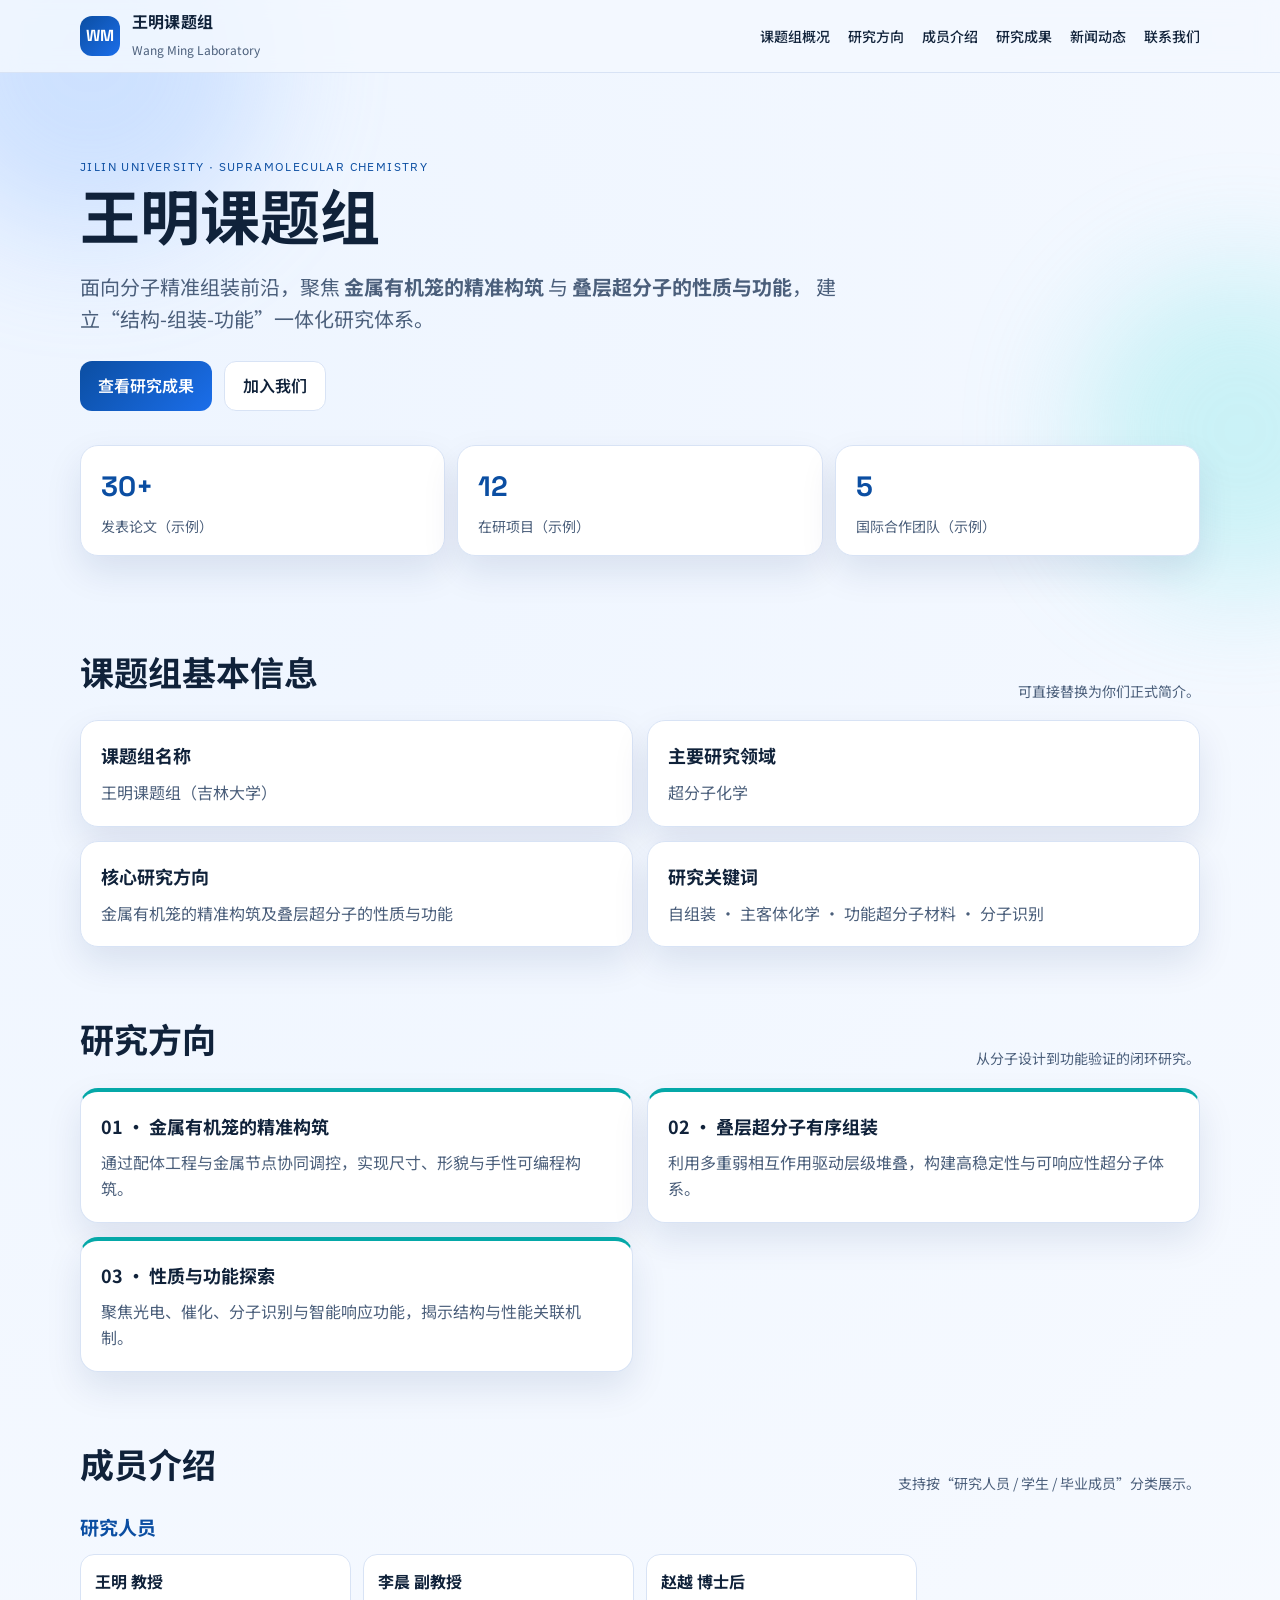
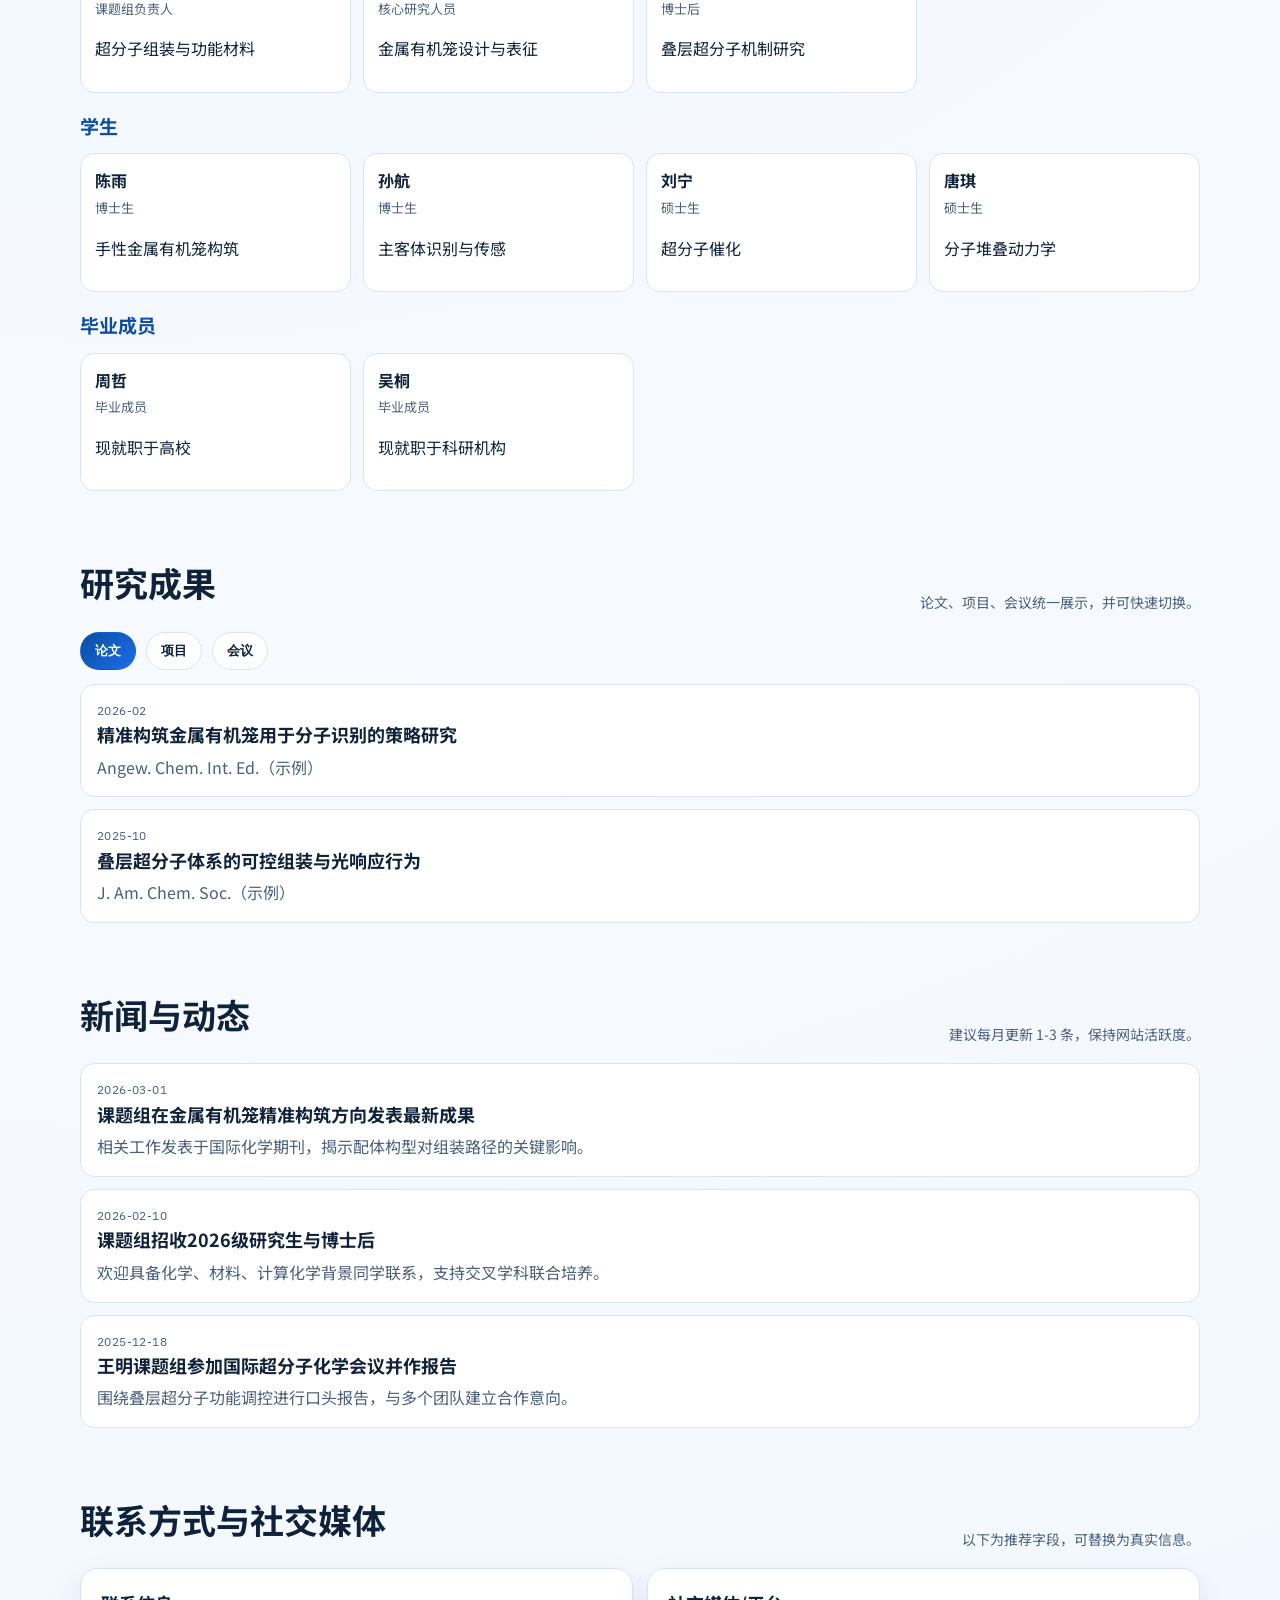
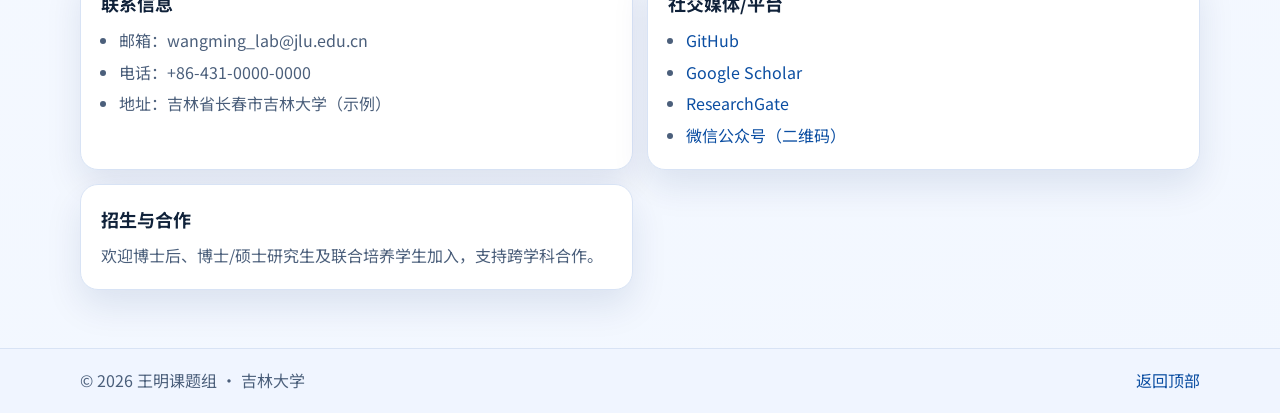
==== index.html @ a4dda2c9 "Add files via upload" ====
<!doctype html>
<html lang="zh-CN">
  <head>
    <meta charset="UTF-8" />
    <meta name="viewport" content="width=device-width, initial-scale=1.0" />
    <title>王明课题组 | 超分子化学</title>
    <meta
      name="description"
      content="王明课题组（吉林大学）聚焦超分子化学，研究金属有机笼的精准构筑及叠层超分子的性质与功能。"
    />
    <link rel="preconnect" href="https://fonts.googleapis.com" />
    <link rel="preconnect" href="https://fonts.gstatic.com" crossorigin />
    <link
      href="https://fonts.googleapis.com/css2?family=IBM+Plex+Sans:wght@400;500;600;700&family=Noto+Sans+SC:wght@400;500;700&family=Space+Grotesk:wght@500;700&display=swap"
      rel="stylesheet"
    />
    <link rel="stylesheet" href="./styles.css" />
  </head>
  <body>
    <div class="bg-orb bg-orb-1"></div>
    <div class="bg-orb bg-orb-2"></div>
    <header class="site-header">
      <nav class="nav container">
        <a href="#top" class="brand">
          <span class="brand-badge">WM</span>
          <span>
            <strong>王明课题组</strong>
            <small>Wang Ming Laboratory</small>
          </span>
        </a>
        <button class="menu-toggle" id="menuToggle" aria-label="切换导航">菜单</button>
        <ul class="nav-links" id="navLinks">
          <li><a href="#about">课题组概况</a></li>
          <li><a href="#research">研究方向</a></li>
          <li><a href="#members">成员介绍</a></li>
          <li><a href="#outputs">研究成果</a></li>
          <li><a href="#news">新闻动态</a></li>
          <li><a href="#contact">联系我们</a></li>
        </ul>
      </nav>
    </header>

    <main id="top">
      <section class="hero container reveal">
        <p class="hero-tag">JILIN UNIVERSITY · SUPRAMOLECULAR CHEMISTRY</p>
        <h1>王明课题组</h1>
        <p class="hero-desc">
          面向分子精准组装前沿，聚焦
          <strong>金属有机笼的精准构筑</strong> 与
          <strong>叠层超分子的性质与功能</strong>，
          建立“结构-组装-功能”一体化研究体系。
        </p>
        <div class="hero-actions">
          <a class="btn btn-primary" href="#outputs">查看研究成果</a>
          <a class="btn btn-ghost" href="#contact">加入我们</a>
        </div>
        <div class="hero-stats">
          <article>
            <h3>30+</h3>
            <p>发表论文（示例）</p>
          </article>
          <article>
            <h3>12</h3>
            <p>在研项目（示例）</p>
          </article>
          <article>
            <h3>5</h3>
            <p>国际合作团队（示例）</p>
          </article>
        </div>
      </section>

      <section id="about" class="section container reveal">
        <div class="section-head">
          <h2>课题组基本信息</h2>
          <p>可直接替换为你们正式简介。</p>
        </div>
        <div class="about-grid">
          <article class="card">
            <h3>课题组名称</h3>
            <p>王明课题组（吉林大学）</p>
          </article>
          <article class="card">
            <h3>主要研究领域</h3>
            <p>超分子化学</p>
          </article>
          <article class="card">
            <h3>核心研究方向</h3>
            <p>金属有机笼的精准构筑及叠层超分子的性质与功能</p>
          </article>
          <article class="card">
            <h3>研究关键词</h3>
            <p>自组装 · 主客体化学 · 功能超分子材料 · 分子识别</p>
          </article>
        </div>
      </section>

      <section id="research" class="section container reveal">
        <div class="section-head">
          <h2>研究方向</h2>
          <p>从分子设计到功能验证的闭环研究。</p>
        </div>
        <div class="research-grid">
          <article class="card card-accent">
            <h3>01 · 金属有机笼的精准构筑</h3>
            <p>通过配体工程与金属节点协同调控，实现尺寸、形貌与手性可编程构筑。</p>
          </article>
          <article class="card card-accent">
            <h3>02 · 叠层超分子有序组装</h3>
            <p>利用多重弱相互作用驱动层级堆叠，构建高稳定性与可响应性超分子体系。</p>
          </article>
          <article class="card card-accent">
            <h3>03 · 性质与功能探索</h3>
            <p>聚焦光电、催化、分子识别与智能响应功能，揭示结构与性能关联机制。</p>
          </article>
        </div>
      </section>

      <section id="members" class="section container reveal">
        <div class="section-head">
          <h2>成员介绍</h2>
          <p>支持按“研究人员 / 学生 / 毕业成员”分类展示。</p>
        </div>
        <div class="members-wrap" id="membersWrap"></div>
      </section>

      <section id="outputs" class="section container reveal">
        <div class="section-head">
          <h2>研究成果</h2>
          <p>论文、项目、会议统一展示，并可快速切换。</p>
        </div>
        <div class="tabs" id="outputTabs">
          <button class="tab active" data-type="papers">论文</button>
          <button class="tab" data-type="projects">项目</button>
          <button class="tab" data-type="conferences">会议</button>
        </div>
        <div class="outputs-list" id="outputsList"></div>
      </section>

      <section id="news" class="section container reveal">
        <div class="section-head">
          <h2>新闻与动态</h2>
          <p>建议每月更新 1-3 条，保持网站活跃度。</p>
        </div>
        <div class="news-list" id="newsList"></div>
      </section>

      <section id="contact" class="section container reveal">
        <div class="section-head">
          <h2>联系方式与社交媒体</h2>
          <p>以下为推荐字段，可替换为真实信息。</p>
        </div>
        <div class="contact-grid">
          <article class="card">
            <h3>联系信息</h3>
            <ul>
              <li>邮箱：wangming_lab@jlu.edu.cn</li>
              <li>电话：+86-431-0000-0000</li>
              <li>地址：吉林省长春市吉林大学（示例）</li>
            </ul>
          </article>
          <article class="card">
            <h3>社交媒体/平台</h3>
            <ul>
              <li><a href="#">GitHub</a></li>
              <li><a href="#">Google Scholar</a></li>
              <li><a href="#">ResearchGate</a></li>
              <li><a href="#">微信公众号（二维码）</a></li>
            </ul>
          </article>
          <article class="card">
            <h3>招生与合作</h3>
            <p>欢迎博士后、博士/硕士研究生及联合培养学生加入，支持跨学科合作。</p>
          </article>
        </div>
      </section>
    </main>

    <footer class="site-footer">
      <div class="container footer-inner">
        <p>© <span id="year"></span> 王明课题组 · 吉林大学</p>
        <a href="#top">返回顶部</a>
      </div>
    </footer>

    <script src="./script.js"></script>
  </body>
</html>
---- styles.css ----
:root {
  --bg: #f4f8ff;
  --surface: #ffffff;
  --text: #10223a;
  --muted: #4b5f7b;
  --line: #d8e3f5;
  --primary: #0b4ea2;
  --primary-2: #1b6eea;
  --accent: #05a8a8;
  --shadow: 0 16px 36px rgba(8, 44, 96, 0.1);
  --radius: 18px;
}

* {
  box-sizing: border-box;
}

html {
  scroll-behavior: smooth;
}

body {
  margin: 0;
  font-family: "Noto Sans SC", "IBM Plex Sans", sans-serif;
  color: var(--text);
  background: radial-gradient(circle at 10% 10%, #eef5ff 0%, #f7faff 55%, #f2f7ff 100%);
  line-height: 1.6;
}

.container {
  width: min(1120px, 92%);
  margin: 0 auto;
}

.bg-orb {
  position: fixed;
  z-index: -1;
  border-radius: 50%;
  filter: blur(60px);
  opacity: 0.35;
}

.bg-orb-1 {
  width: 360px;
  height: 360px;
  left: -90px;
  top: -120px;
  background: #90bcff;
}

.bg-orb-2 {
  width: 320px;
  height: 320px;
  right: -120px;
  top: 30%;
  background: #7de6e6;
}

.site-header {
  position: sticky;
  top: 0;
  z-index: 20;
  backdrop-filter: blur(10px);
  background: rgba(244, 248, 255, 0.84);
  border-bottom: 1px solid var(--line);
}

.nav {
  min-height: 72px;
  display: flex;
  align-items: center;
  justify-content: space-between;
  gap: 16px;
}

.brand {
  display: flex;
  align-items: center;
  gap: 12px;
  text-decoration: none;
  color: inherit;
}

.brand-badge {
  width: 40px;
  height: 40px;
  border-radius: 12px;
  display: grid;
  place-items: center;
  color: #fff;
  font-family: "Space Grotesk", sans-serif;
  font-weight: 700;
  background: linear-gradient(135deg, var(--primary), var(--primary-2));
}

.brand strong {
  display: block;
  font-family: "Space Grotesk", "Noto Sans SC", sans-serif;
  letter-spacing: 0.2px;
}

.brand small {
  font-size: 12px;
  color: var(--muted);
}

.nav-links {
  list-style: none;
  margin: 0;
  padding: 0;
  display: flex;
  gap: 18px;
}

.nav-links a {
  text-decoration: none;
  color: var(--text);
  font-weight: 500;
  font-size: 14px;
}

.nav-links a:hover {
  color: var(--primary);
}

.menu-toggle {
  display: none;
  border: 1px solid var(--line);
  background: var(--surface);
  color: var(--text);
  border-radius: 10px;
  padding: 8px 12px;
}

.hero {
  padding: 72px 0 38px;
}

.hero-tag {
  font-family: "IBM Plex Sans", sans-serif;
  font-size: 12px;
  letter-spacing: 1.4px;
  text-transform: uppercase;
  color: var(--primary);
}

.hero h1 {
  margin: 8px 0 12px;
  font-size: clamp(34px, 6vw, 60px);
  line-height: 1.05;
  font-family: "Space Grotesk", "Noto Sans SC", sans-serif;
}

.hero-desc {
  max-width: 760px;
  color: var(--muted);
  font-size: clamp(16px, 2.4vw, 20px);
}

.hero-actions {
  margin-top: 26px;
  display: flex;
  gap: 12px;
}

.btn {
  text-decoration: none;
  display: inline-flex;
  align-items: center;
  justify-content: center;
  border-radius: 12px;
  padding: 11px 18px;
  font-weight: 600;
}

.btn-primary {
  color: #fff;
  background: linear-gradient(135deg, var(--primary), var(--primary-2));
}

.btn-ghost {
  border: 1px solid var(--line);
  color: var(--text);
  background: var(--surface);
}

.hero-stats {
  margin-top: 34px;
  display: grid;
  gap: 12px;
  grid-template-columns: repeat(3, minmax(0, 1fr));
}

.hero-stats article {
  background: var(--surface);
  border: 1px solid var(--line);
  border-radius: var(--radius);
  padding: 18px 20px;
  box-shadow: var(--shadow);
}

.hero-stats h3 {
  margin: 0;
  color: var(--primary);
  font-size: 28px;
  font-family: "Space Grotesk", sans-serif;
}

.hero-stats p {
  margin: 6px 0 0;
  color: var(--muted);
  font-size: 14px;
}

.section {
  padding: 54px 0 14px;
}

.section-head {
  display: flex;
  align-items: end;
  justify-content: space-between;
  gap: 16px;
  margin-bottom: 18px;
}

.section-head h2 {
  margin: 0;
  font-size: clamp(24px, 3.8vw, 34px);
  font-family: "Space Grotesk", "Noto Sans SC", sans-serif;
}

.section-head p {
  margin: 0;
  color: var(--muted);
  font-size: 14px;
}

.about-grid,
.research-grid,
.contact-grid {
  display: grid;
  gap: 14px;
  grid-template-columns: repeat(2, minmax(0, 1fr));
}

.card {
  background: var(--surface);
  border: 1px solid var(--line);
  border-radius: var(--radius);
  padding: 20px;
  box-shadow: var(--shadow);
}

.card h3 {
  margin: 0 0 10px;
  font-size: 18px;
}

.card p {
  margin: 0;
  color: var(--muted);
}

.card-accent {
  border-top: 4px solid var(--accent);
}

.members-wrap {
  display: grid;
  gap: 18px;
}

.member-group h3 {
  margin: 0 0 12px;
  color: var(--primary);
  font-size: 19px;
}

.member-grid {
  display: grid;
  grid-template-columns: repeat(4, minmax(0, 1fr));
  gap: 12px;
}

.member-card {
  background: var(--surface);
  border: 1px solid var(--line);
  border-radius: 14px;
  padding: 14px;
}

.member-card strong {
  display: block;
}

.member-card span {
  color: var(--muted);
  font-size: 13px;
}

.tabs {
  display: flex;
  gap: 10px;
  flex-wrap: wrap;
  margin-bottom: 14px;
}

.tab {
  border: 1px solid var(--line);
  background: var(--surface);
  color: var(--text);
  padding: 9px 14px;
  border-radius: 999px;
  font-weight: 600;
  cursor: pointer;
}

.tab.active {
  color: #fff;
  border-color: transparent;
  background: linear-gradient(135deg, var(--primary), var(--primary-2));
}

.outputs-list,
.news-list {
  display: grid;
  gap: 12px;
}

.output-item,
.news-item {
  background: var(--surface);
  border: 1px solid var(--line);
  border-radius: 14px;
  padding: 16px;
}

.meta {
  margin: 0 0 8px;
  color: var(--primary);
  font-size: 12px;
  font-family: "IBM Plex Sans", sans-serif;
  letter-spacing: 0.4px;
}

.output-item h4,
.news-item h4 {
  margin: 0 0 6px;
  font-size: 18px;
}

.output-item p,
.news-item p {
  margin: 0;
  color: var(--muted);
}

.contact-grid ul {
  margin: 0;
  padding-left: 18px;
  color: var(--muted);
}

.contact-grid li + li {
  margin-top: 6px;
}

.contact-grid a {
  color: var(--primary);
  text-decoration: none;
}

.site-footer {
  margin-top: 44px;
  border-top: 1px solid var(--line);
  background: #f0f5ff;
}

.footer-inner {
  min-height: 64px;
  display: flex;
  align-items: center;
  justify-content: space-between;
}

.footer-inner p {
  margin: 0;
  color: var(--muted);
}

.footer-inner a {
  color: var(--primary);
  text-decoration: none;
}

.reveal {
  opacity: 0;
  transform: translateY(16px);
  transition: opacity 0.5s ease, transform 0.5s ease;
}

.reveal.visible {
  opacity: 1;
  transform: translateY(0);
}

@media (max-width: 980px) {
  .member-grid {
    grid-template-columns: repeat(2, minmax(0, 1fr));
  }

  .about-grid,
  .research-grid,
  .contact-grid {
    grid-template-columns: 1fr;
  }
}

@media (max-width: 760px) {
  .menu-toggle {
    display: inline-flex;
  }

  .nav-links {
    position: absolute;
    top: 72px;
    right: 4%;
    width: min(300px, 92%);
    background: rgba(255, 255, 255, 0.96);
    border: 1px solid var(--line);
    border-radius: 12px;
    padding: 14px;
    display: none;
    flex-direction: column;
  }

  .nav-links.show {
    display: flex;
  }

  .hero-stats {
    grid-template-columns: 1fr;
  }

  .section-head {
    align-items: flex-start;
    flex-direction: column;
  }

  .member-grid {
    grid-template-columns: 1fr;
  }
}
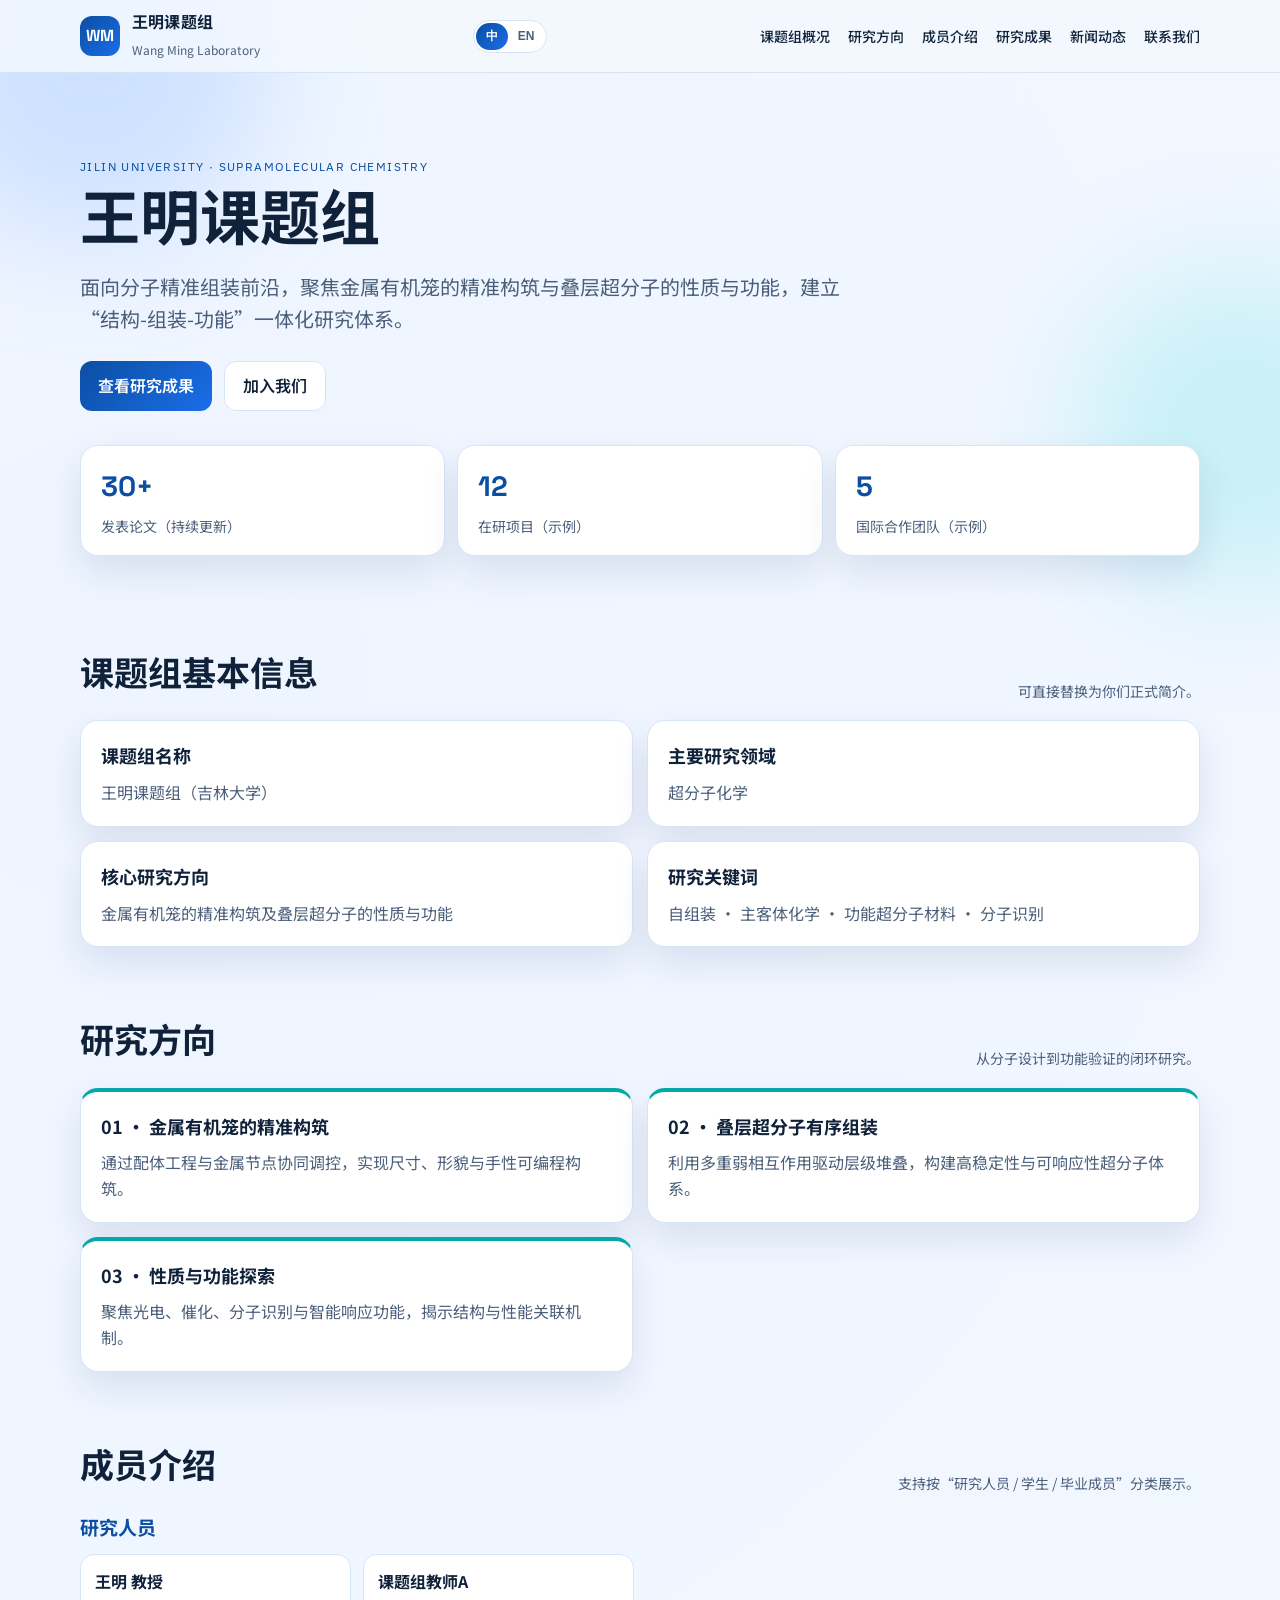
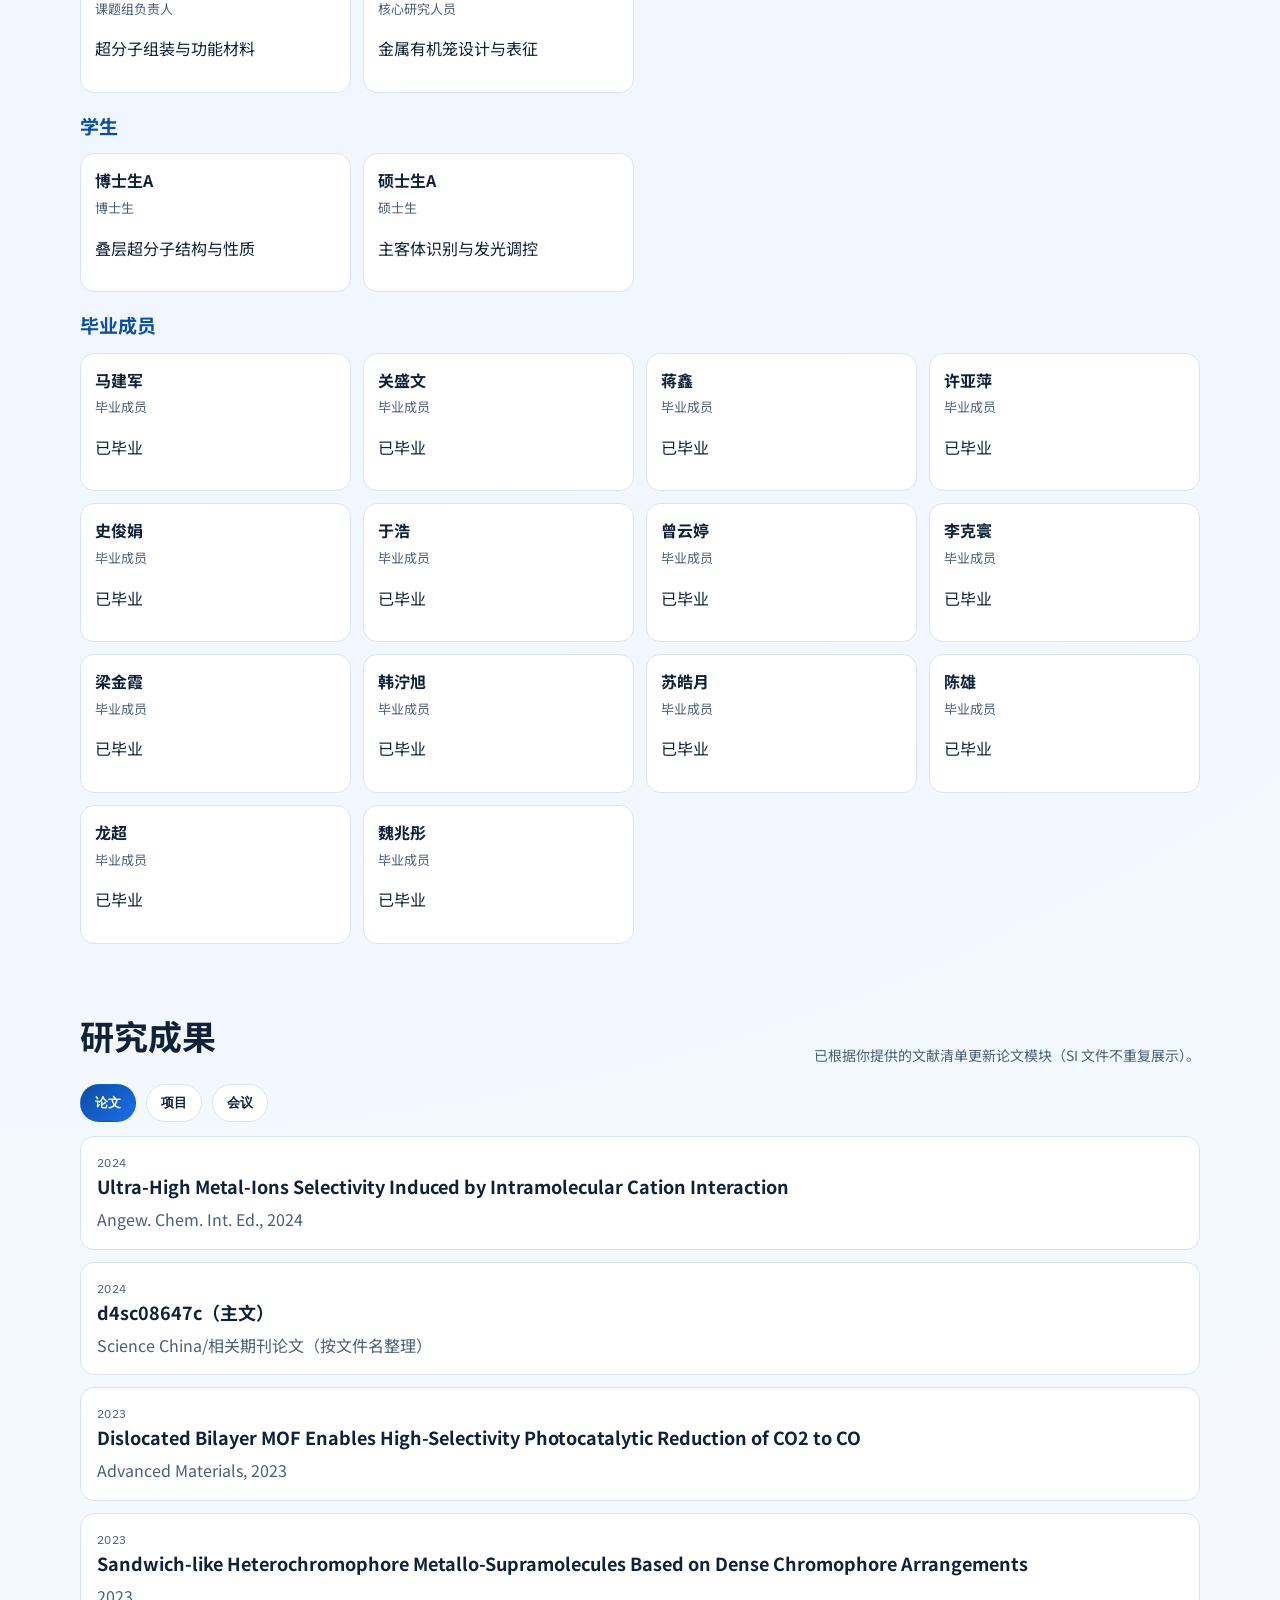
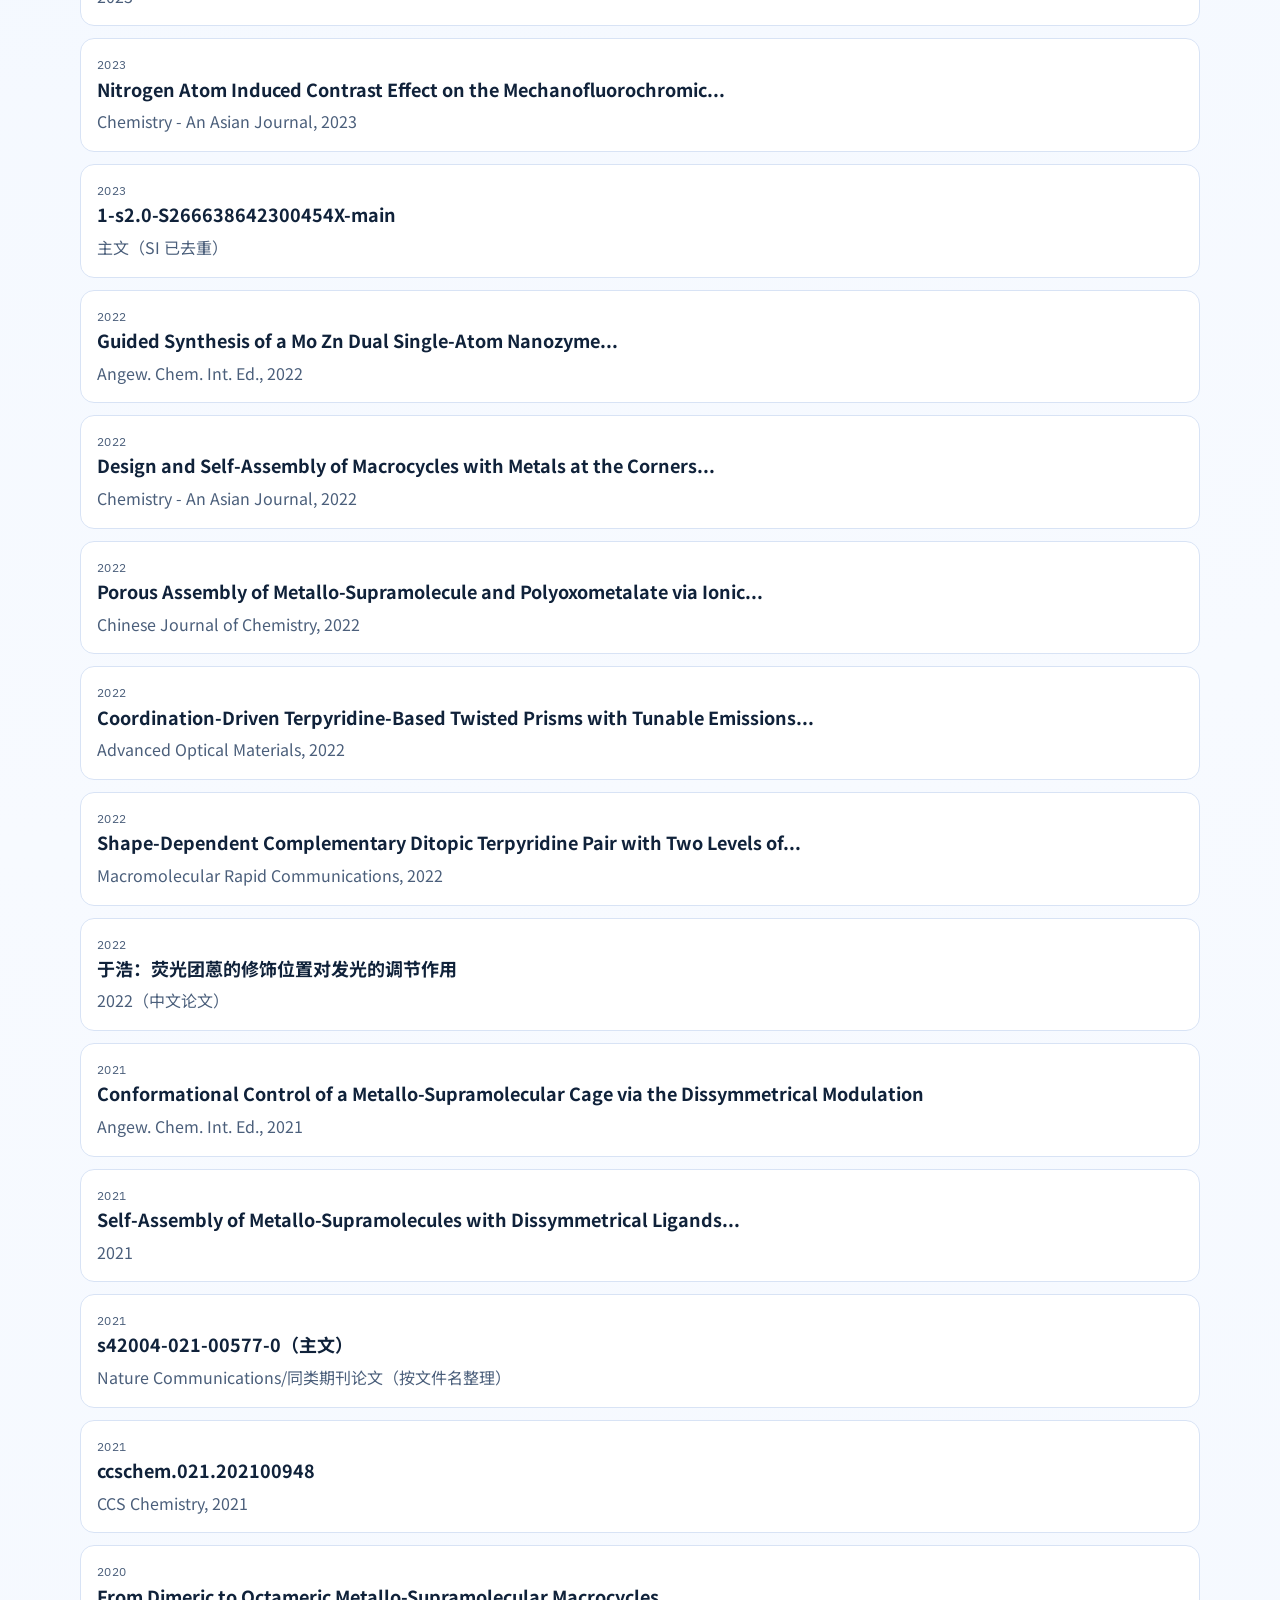
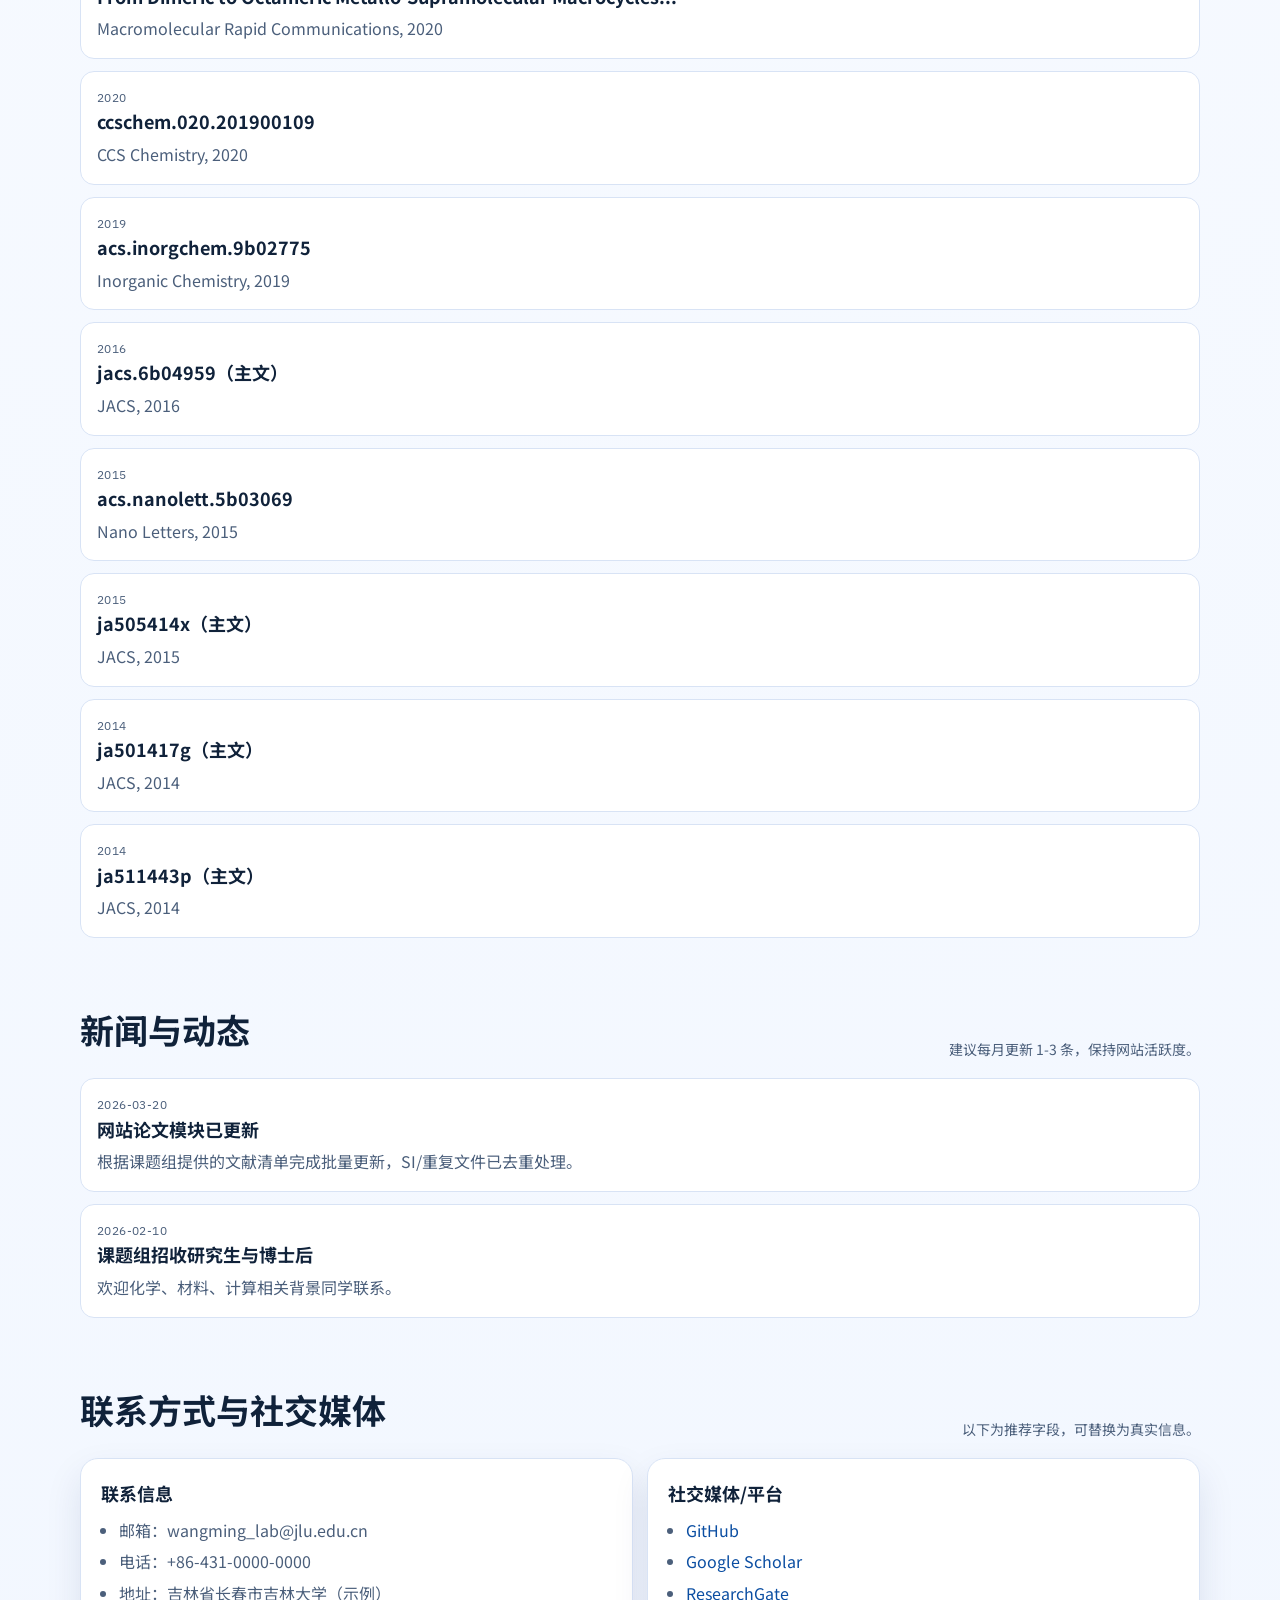
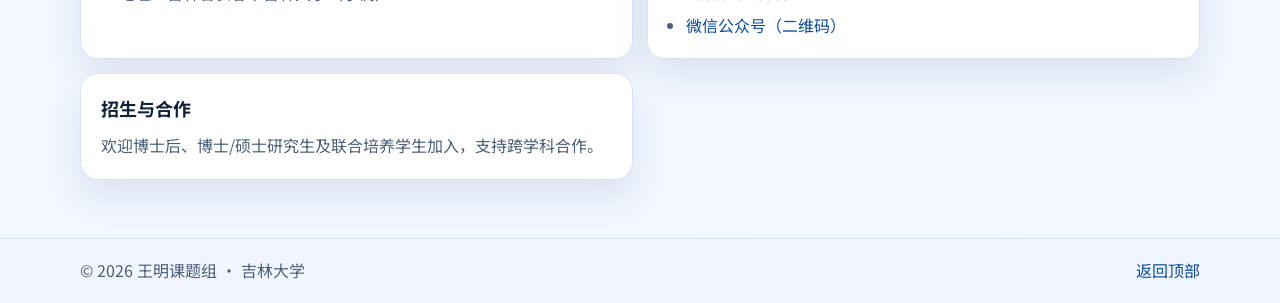
==== commit 03e156f8: "Add files via upload" ====
--- a/index.html
+++ b/index.html
@@ -19,23 +19,32 @@
   <body>
     <div class="bg-orb bg-orb-1"></div>
     <div class="bg-orb bg-orb-2"></div>
+
     <header class="site-header">
       <nav class="nav container">
         <a href="#top" class="brand">
           <span class="brand-badge">WM</span>
           <span>
-            <strong>王明课题组</strong>
-            <small>Wang Ming Laboratory</small>
+            <strong data-i18n="brandCn">王明课题组</strong>
+            <small data-i18n="brandEn">Wang Ming Laboratory</small>
           </span>
         </a>
-        <button class="menu-toggle" id="menuToggle" aria-label="切换导航">菜单</button>
+
+        <div class="nav-right">
+          <div class="lang-switch" role="group" aria-label="Language Switcher">
+            <button class="lang-btn active" data-lang-btn="zh" type="button">中</button>
+            <button class="lang-btn" data-lang-btn="en" type="button">EN</button>
+          </div>
+          <button class="menu-toggle" id="menuToggle" aria-label="切换导航" data-i18n="menu">菜单</button>
+        </div>
+
         <ul class="nav-links" id="navLinks">
-          <li><a href="#about">课题组概况</a></li>
-          <li><a href="#research">研究方向</a></li>
-          <li><a href="#members">成员介绍</a></li>
-          <li><a href="#outputs">研究成果</a></li>
-          <li><a href="#news">新闻动态</a></li>
-          <li><a href="#contact">联系我们</a></li>
+          <li><a href="#about" data-i18n="navAbout">课题组概况</a></li>
+          <li><a href="#research" data-i18n="navResearch">研究方向</a></li>
+          <li><a href="#members" data-i18n="navMembers">成员介绍</a></li>
+          <li><a href="#outputs" data-i18n="navOutputs">研究成果</a></li>
+          <li><a href="#news" data-i18n="navNews">新闻动态</a></li>
+          <li><a href="#contact" data-i18n="navContact">联系我们</a></li>
         </ul>
       </nav>
     </header>
@@ -43,134 +52,131 @@
     <main id="top">
       <section class="hero container reveal">
         <p class="hero-tag">JILIN UNIVERSITY · SUPRAMOLECULAR CHEMISTRY</p>
-        <h1>王明课题组</h1>
-        <p class="hero-desc">
-          面向分子精准组装前沿，聚焦
-          <strong>金属有机笼的精准构筑</strong> 与
-          <strong>叠层超分子的性质与功能</strong>，
-          建立“结构-组装-功能”一体化研究体系。
+        <h1 data-i18n="heroTitle">王明课题组</h1>
+        <p class="hero-desc" data-i18n="heroDesc">
+          面向分子精准组装前沿，聚焦金属有机笼的精准构筑与叠层超分子的性质与功能，建立“结构-组装-功能”一体化研究体系。
         </p>
         <div class="hero-actions">
-          <a class="btn btn-primary" href="#outputs">查看研究成果</a>
-          <a class="btn btn-ghost" href="#contact">加入我们</a>
+          <a class="btn btn-primary" href="#outputs" data-i18n="heroBtn1">查看研究成果</a>
+          <a class="btn btn-ghost" href="#contact" data-i18n="heroBtn2">加入我们</a>
         </div>
         <div class="hero-stats">
           <article>
             <h3>30+</h3>
-            <p>发表论文（示例）</p>
+            <p data-i18n="stat1">发表论文（示例）</p>
           </article>
           <article>
             <h3>12</h3>
-            <p>在研项目（示例）</p>
+            <p data-i18n="stat2">在研项目（示例）</p>
           </article>
           <article>
             <h3>5</h3>
-            <p>国际合作团队（示例）</p>
+            <p data-i18n="stat3">国际合作团队（示例）</p>
           </article>
         </div>
       </section>
 
       <section id="about" class="section container reveal">
         <div class="section-head">
-          <h2>课题组基本信息</h2>
-          <p>可直接替换为你们正式简介。</p>
+          <h2 data-i18n="aboutTitle">课题组基本信息</h2>
+          <p data-i18n="aboutSub">可直接替换为你们正式简介。</p>
         </div>
         <div class="about-grid">
           <article class="card">
-            <h3>课题组名称</h3>
-            <p>王明课题组（吉林大学）</p>
+            <h3 data-i18n="aboutCard1Title">课题组名称</h3>
+            <p data-i18n="aboutCard1Desc">王明课题组（吉林大学）</p>
           </article>
           <article class="card">
-            <h3>主要研究领域</h3>
-            <p>超分子化学</p>
+            <h3 data-i18n="aboutCard2Title">主要研究领域</h3>
+            <p data-i18n="aboutCard2Desc">超分子化学</p>
           </article>
           <article class="card">
-            <h3>核心研究方向</h3>
-            <p>金属有机笼的精准构筑及叠层超分子的性质与功能</p>
+            <h3 data-i18n="aboutCard3Title">核心研究方向</h3>
+            <p data-i18n="aboutCard3Desc">金属有机笼的精准构筑及叠层超分子的性质与功能</p>
           </article>
           <article class="card">
-            <h3>研究关键词</h3>
-            <p>自组装 · 主客体化学 · 功能超分子材料 · 分子识别</p>
+            <h3 data-i18n="aboutCard4Title">研究关键词</h3>
+            <p data-i18n="aboutCard4Desc">自组装 · 主客体化学 · 功能超分子材料 · 分子识别</p>
           </article>
         </div>
       </section>
 
       <section id="research" class="section container reveal">
         <div class="section-head">
-          <h2>研究方向</h2>
-          <p>从分子设计到功能验证的闭环研究。</p>
+          <h2 data-i18n="researchTitle">研究方向</h2>
+          <p data-i18n="researchSub">从分子设计到功能验证的闭环研究。</p>
         </div>
         <div class="research-grid">
           <article class="card card-accent">
-            <h3>01 · 金属有机笼的精准构筑</h3>
-            <p>通过配体工程与金属节点协同调控，实现尺寸、形貌与手性可编程构筑。</p>
+            <h3 data-i18n="research1Title">01 · 金属有机笼的精准构筑</h3>
+            <p data-i18n="research1Desc">通过配体工程与金属节点协同调控，实现尺寸、形貌与手性可编程构筑。</p>
           </article>
           <article class="card card-accent">
-            <h3>02 · 叠层超分子有序组装</h3>
-            <p>利用多重弱相互作用驱动层级堆叠，构建高稳定性与可响应性超分子体系。</p>
+            <h3 data-i18n="research2Title">02 · 叠层超分子有序组装</h3>
+            <p data-i18n="research2Desc">利用多重弱相互作用驱动层级堆叠，构建高稳定性与可响应性超分子体系。</p>
           </article>
           <article class="card card-accent">
-            <h3>03 · 性质与功能探索</h3>
-            <p>聚焦光电、催化、分子识别与智能响应功能，揭示结构与性能关联机制。</p>
+            <h3 data-i18n="research3Title">03 · 性质与功能探索</h3>
+            <p data-i18n="research3Desc">聚焦光电、催化、分子识别与智能响应功能，揭示结构与性能关联机制。</p>
           </article>
         </div>
       </section>
 
       <section id="members" class="section container reveal">
         <div class="section-head">
-          <h2>成员介绍</h2>
-          <p>支持按“研究人员 / 学生 / 毕业成员”分类展示。</p>
+          <h2 data-i18n="membersTitle">成员介绍</h2>
+          <p data-i18n="membersSub">支持按“研究人员 / 学生 / 毕业成员”分类展示。</p>
         </div>
         <div class="members-wrap" id="membersWrap"></div>
       </section>
 
       <section id="outputs" class="section container reveal">
         <div class="section-head">
-          <h2>研究成果</h2>
-          <p>论文、项目、会议统一展示，并可快速切换。</p>
+          <h2 data-i18n="outputsTitle">研究成果</h2>
+          <p data-i18n="outputsSub">论文、项目、会议统一展示，并可快速切换。</p>
         </div>
         <div class="tabs" id="outputTabs">
-          <button class="tab active" data-type="papers">论文</button>
-          <button class="tab" data-type="projects">项目</button>
-          <button class="tab" data-type="conferences">会议</button>
+          <button class="tab active" data-type="papers" data-i18n="tabPapers">论文</button>
+          <button class="tab" data-type="projects" data-i18n="tabProjects">项目</button>
+          <button class="tab" data-type="conferences" data-i18n="tabConferences">会议</button>
         </div>
         <div class="outputs-list" id="outputsList"></div>
       </section>
 
       <section id="news" class="section container reveal">
         <div class="section-head">
-          <h2>新闻与动态</h2>
-          <p>建议每月更新 1-3 条，保持网站活跃度。</p>
+          <h2 data-i18n="newsTitle">新闻与动态</h2>
+          <p data-i18n="newsSub">建议每月更新 1-3 条，保持网站活跃度。</p>
         </div>
         <div class="news-list" id="newsList"></div>
       </section>
 
       <section id="contact" class="section container reveal">
         <div class="section-head">
-          <h2>联系方式与社交媒体</h2>
-          <p>以下为推荐字段，可替换为真实信息。</p>
+          <h2 data-i18n="contactTitle">联系方式与社交媒体</h2>
+          <p data-i18n="contactSub">以下为推荐字段，可替换为真实信息。</p>
         </div>
         <div class="contact-grid">
           <article class="card">
-            <h3>联系信息</h3>
+            <h3 data-i18n="contactCard1Title">联系信息</h3>
             <ul>
-              <li>邮箱：wangming_lab@jlu.edu.cn</li>
-              <li>电话：+86-431-0000-0000</li>
-              <li>地址：吉林省长春市吉林大学（示例）</li>
+              <li data-i18n="contactMail">邮箱：wangming_lab@jlu.edu.cn</li>
+              <li data-i18n="contactPhone">电话：+86-431-0000-0000</li>
+              <li data-i18n="contactAddr">地址：吉林省长春市吉林大学（示例）</li>
             </ul>
           </article>
           <article class="card">
-            <h3>社交媒体/平台</h3>
+            <h3 data-i18n="contactCard2Title">社交媒体/平台</h3>
             <ul>
               <li><a href="#">GitHub</a></li>
               <li><a href="#">Google Scholar</a></li>
               <li><a href="#">ResearchGate</a></li>
-              <li><a href="#">微信公众号（二维码）</a></li>
+              <li><a href="#" data-i18n="wechat">微信公众号（二维码）</a></li>
             </ul>
           </article>
           <article class="card">
-            <h3>招生与合作</h3>
-            <p>欢迎博士后、博士/硕士研究生及联合培养学生加入，支持跨学科合作。</p>
+            <h3 data-i18n="contactCard3Title">招生与合作</h3>
+            <p data-i18n="contactCard3Desc">欢迎博士后、博士/硕士研究生及联合培养学生加入，支持跨学科合作。</p>
           </article>
         </div>
       </section>
@@ -178,8 +184,8 @@
 
     <footer class="site-footer">
       <div class="container footer-inner">
-        <p>© <span id="year"></span> 王明课题组 · 吉林大学</p>
-        <a href="#top">返回顶部</a>
+        <p><span id="year"></span> <span data-i18n="footerText">王明课题组 · 吉林大学</span></p>
+        <a href="#top" data-i18n="backTop">返回顶部</a>
       </div>
     </footer>
 
--- a/styles.css
+++ b/styles.css
@@ -73,6 +73,37 @@
   gap: 16px;
 }
 
+.nav-right {
+  display: flex;
+  align-items: center;
+  gap: 10px;
+}
+
+.lang-switch {
+  display: inline-flex;
+  align-items: center;
+  border: 1px solid var(--line);
+  border-radius: 999px;
+  background: var(--surface);
+  padding: 2px;
+}
+
+.lang-btn {
+  border: 0;
+  background: transparent;
+  color: var(--muted);
+  border-radius: 999px;
+  padding: 5px 10px;
+  font-weight: 700;
+  cursor: pointer;
+  font-size: 12px;
+}
+
+.lang-btn.active {
+  color: #fff;
+  background: linear-gradient(135deg, var(--primary), var(--primary-2));
+}
+
 .brand {
   display: flex;
   align-items: center;
@@ -420,6 +451,10 @@
 @media (max-width: 760px) {
   .menu-toggle {
     display: inline-flex;
+  }
+
+  .nav-right {
+    margin-left: auto;
   }
 
   .nav-links {
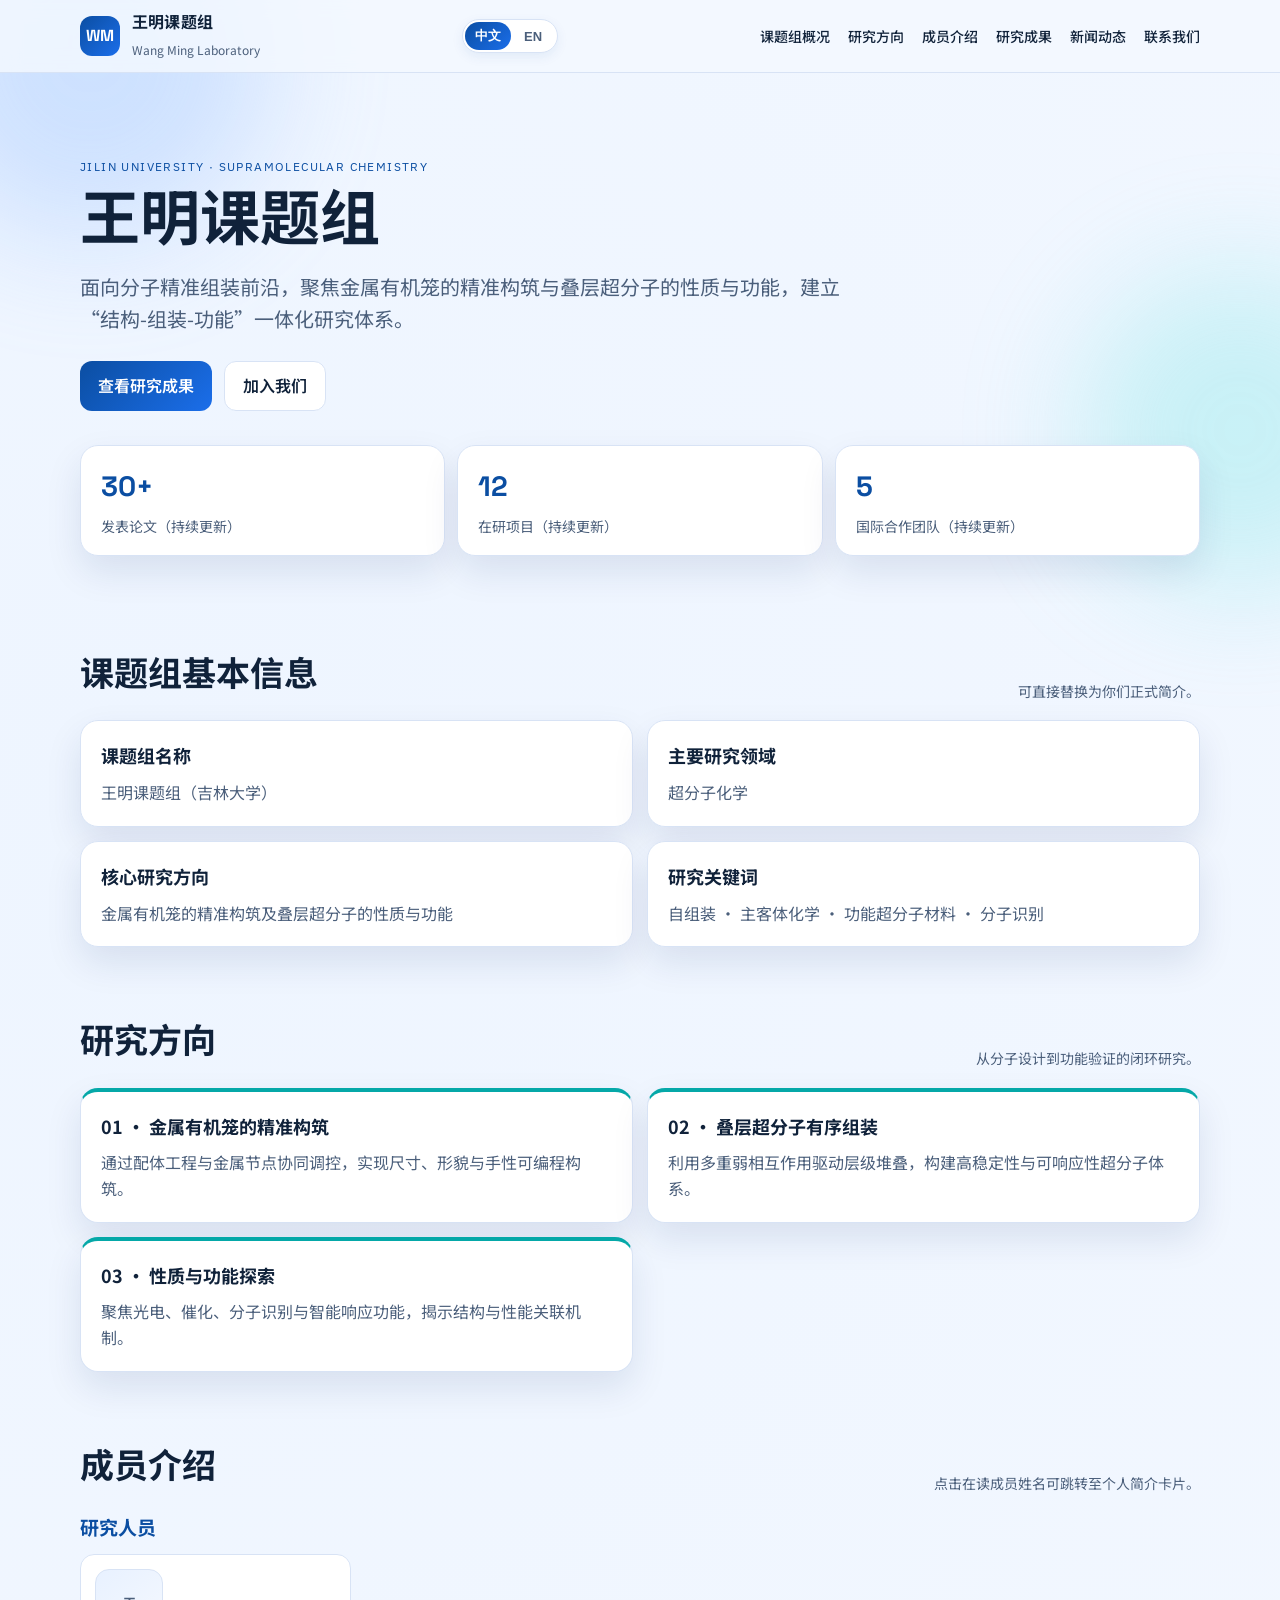
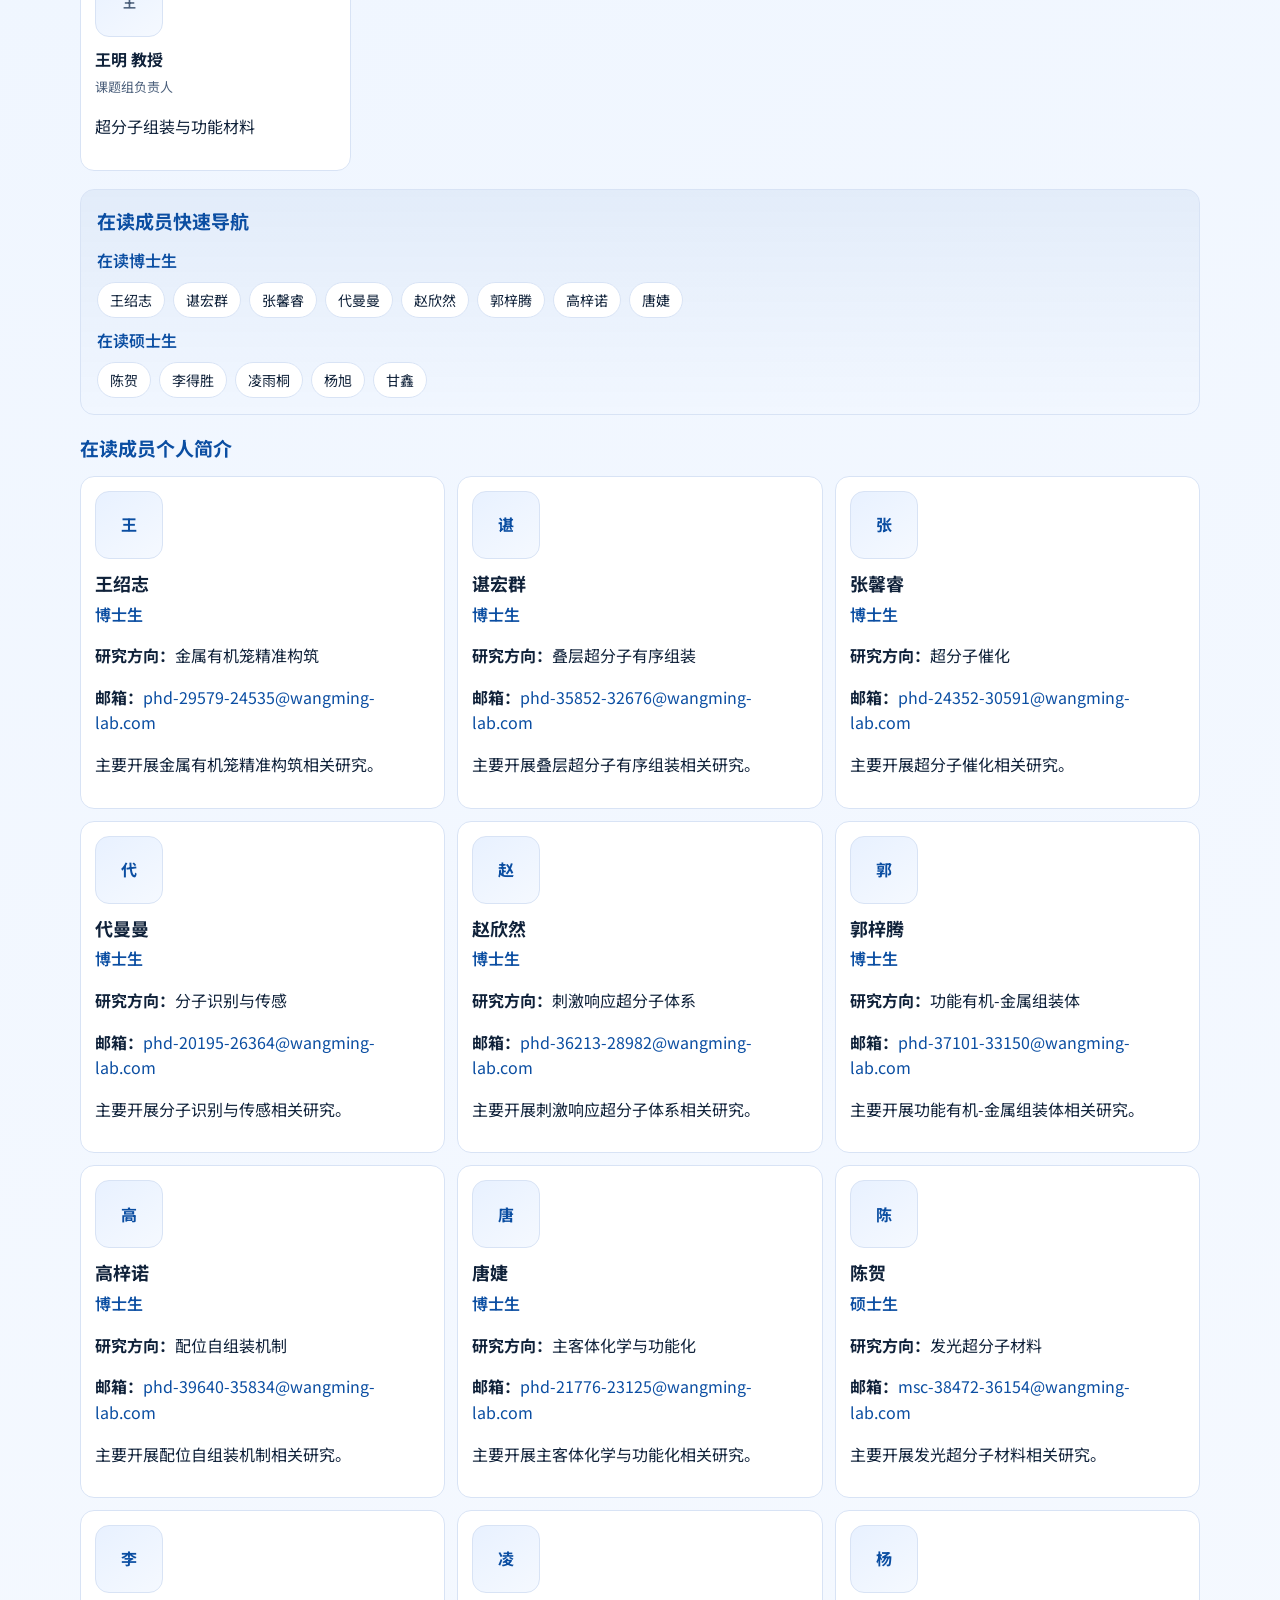
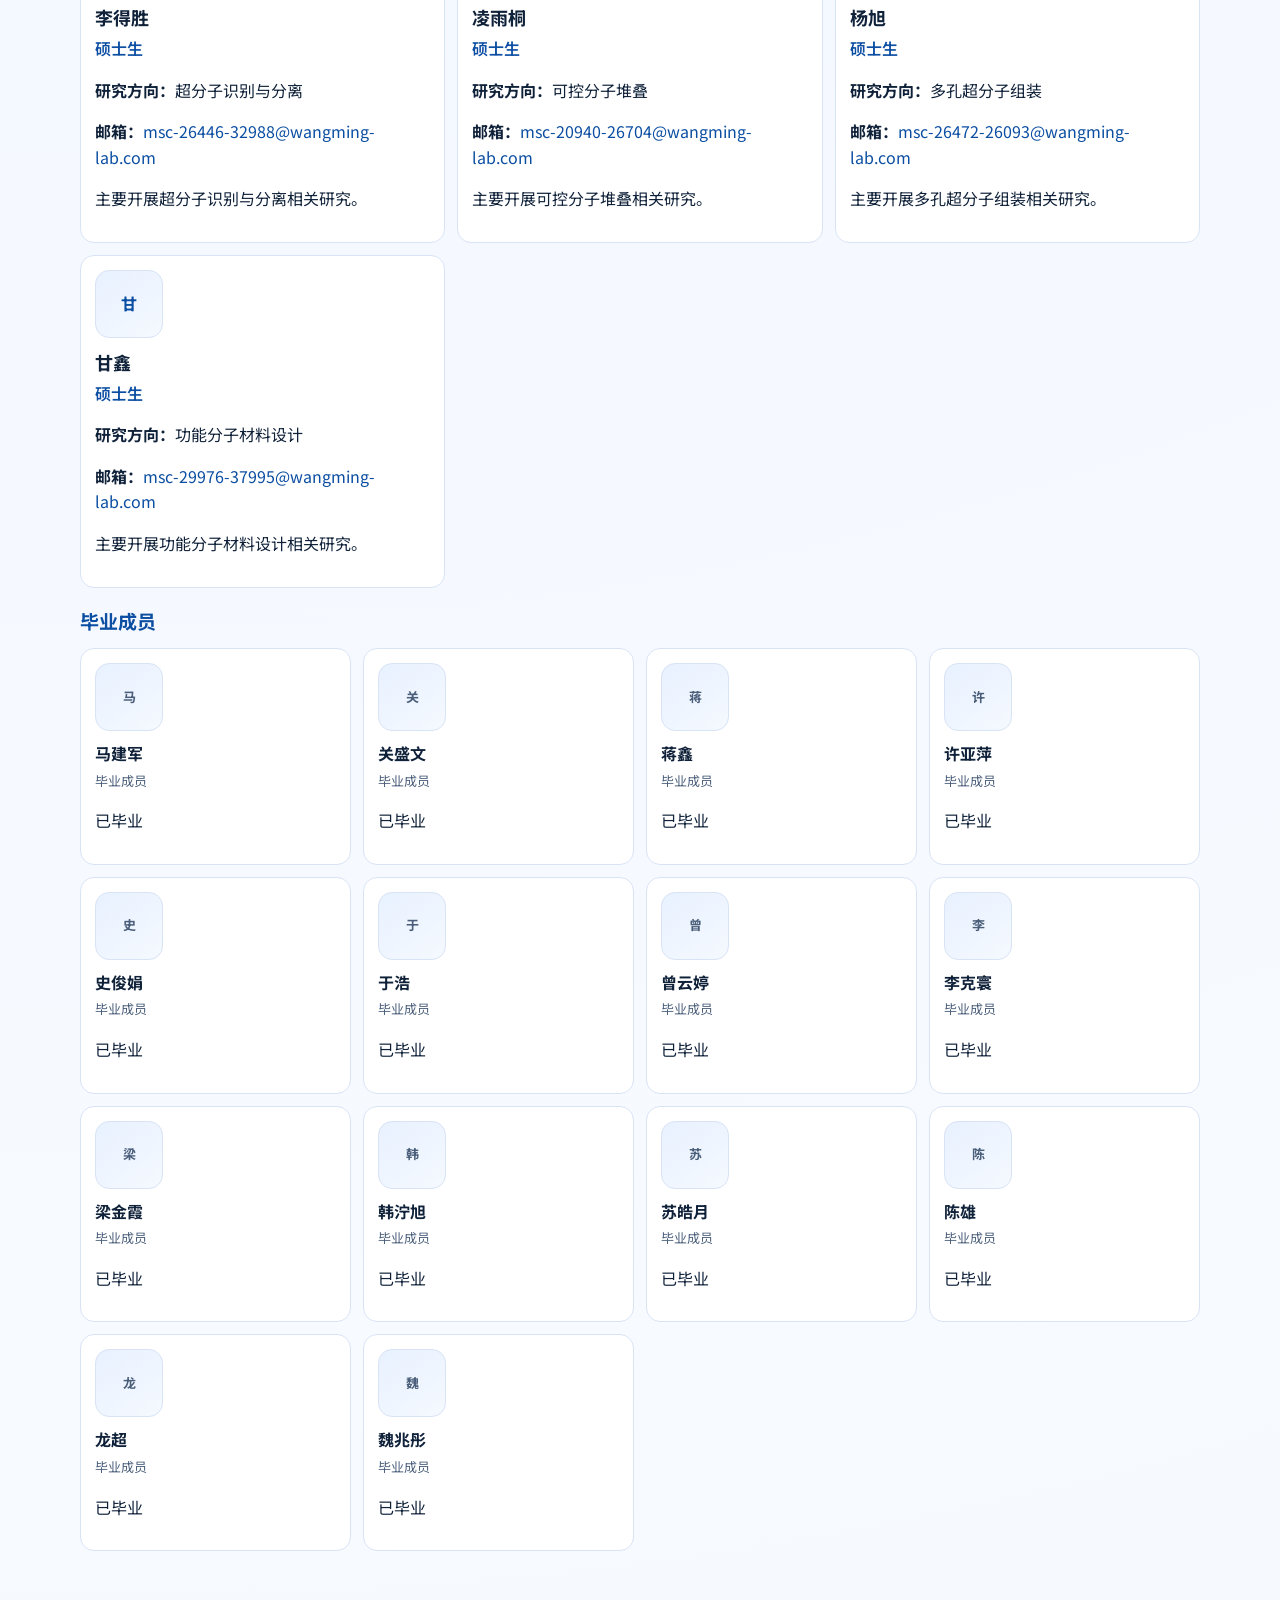
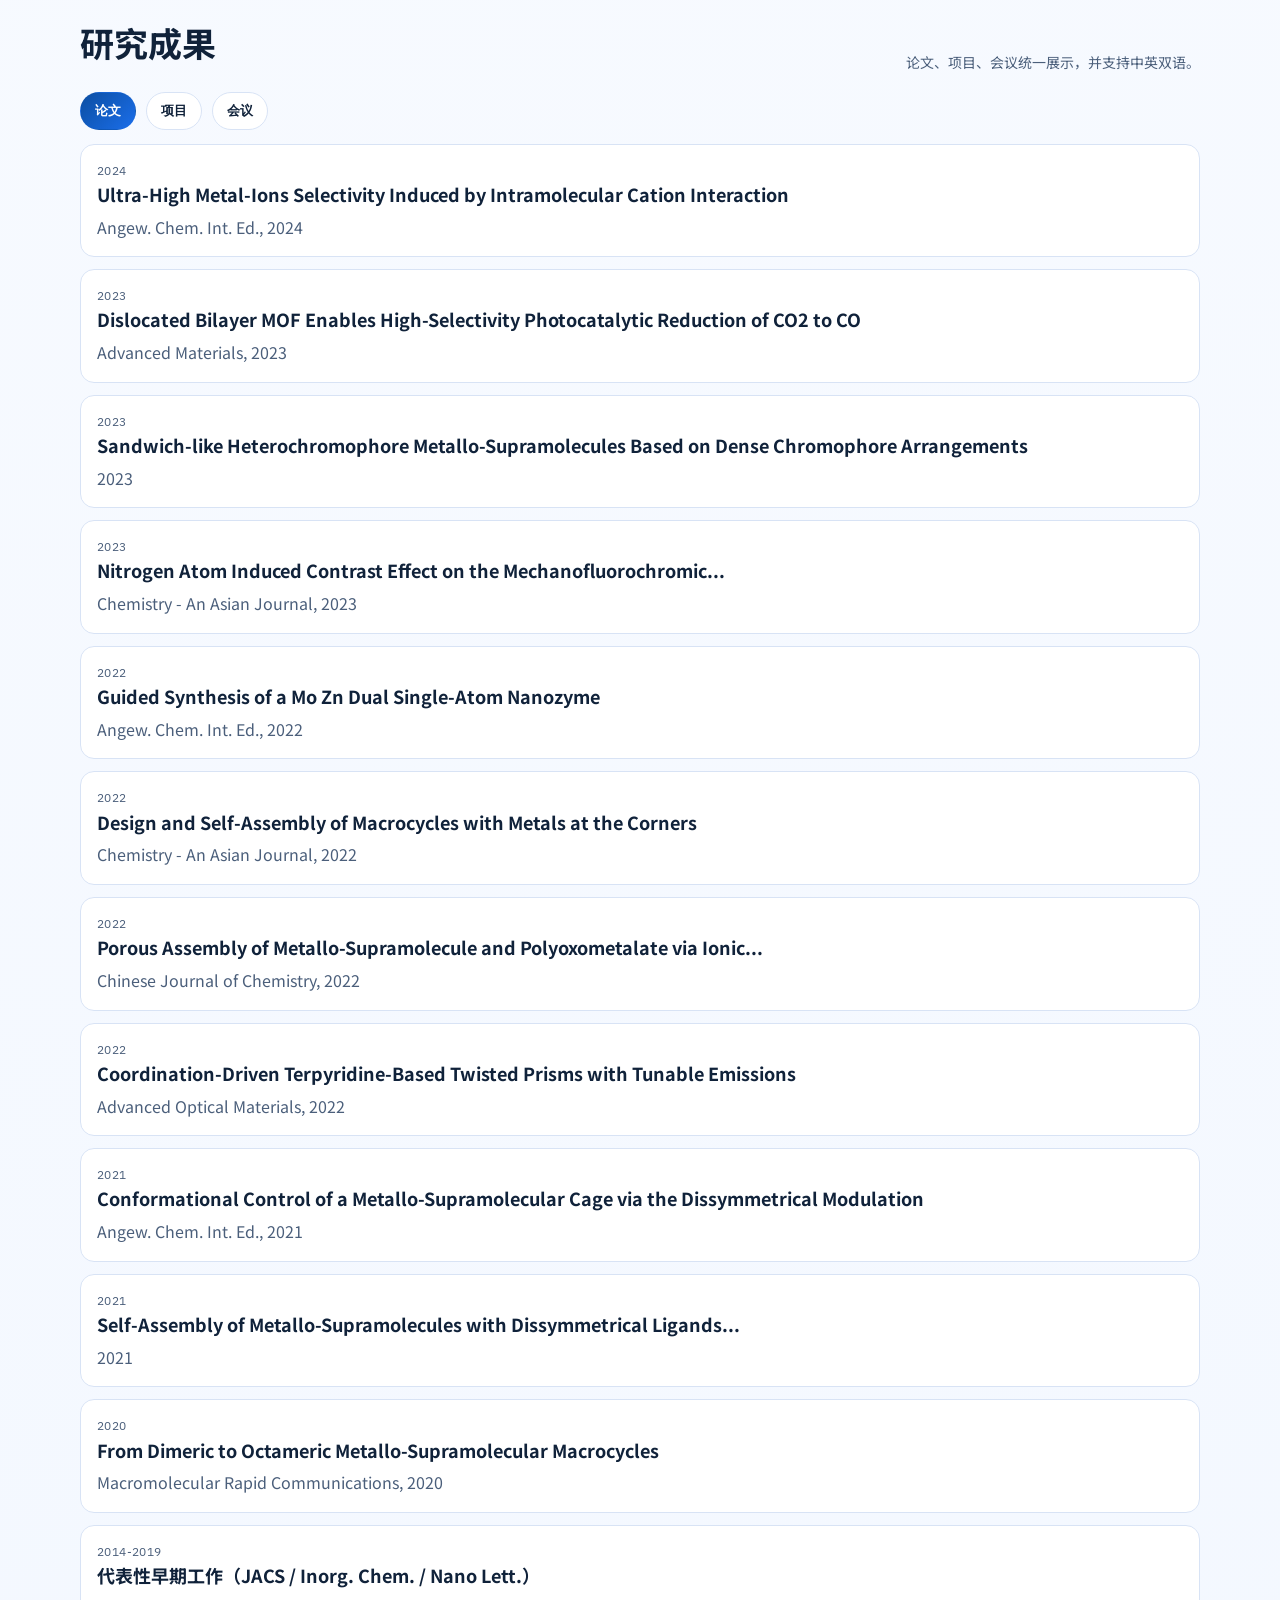
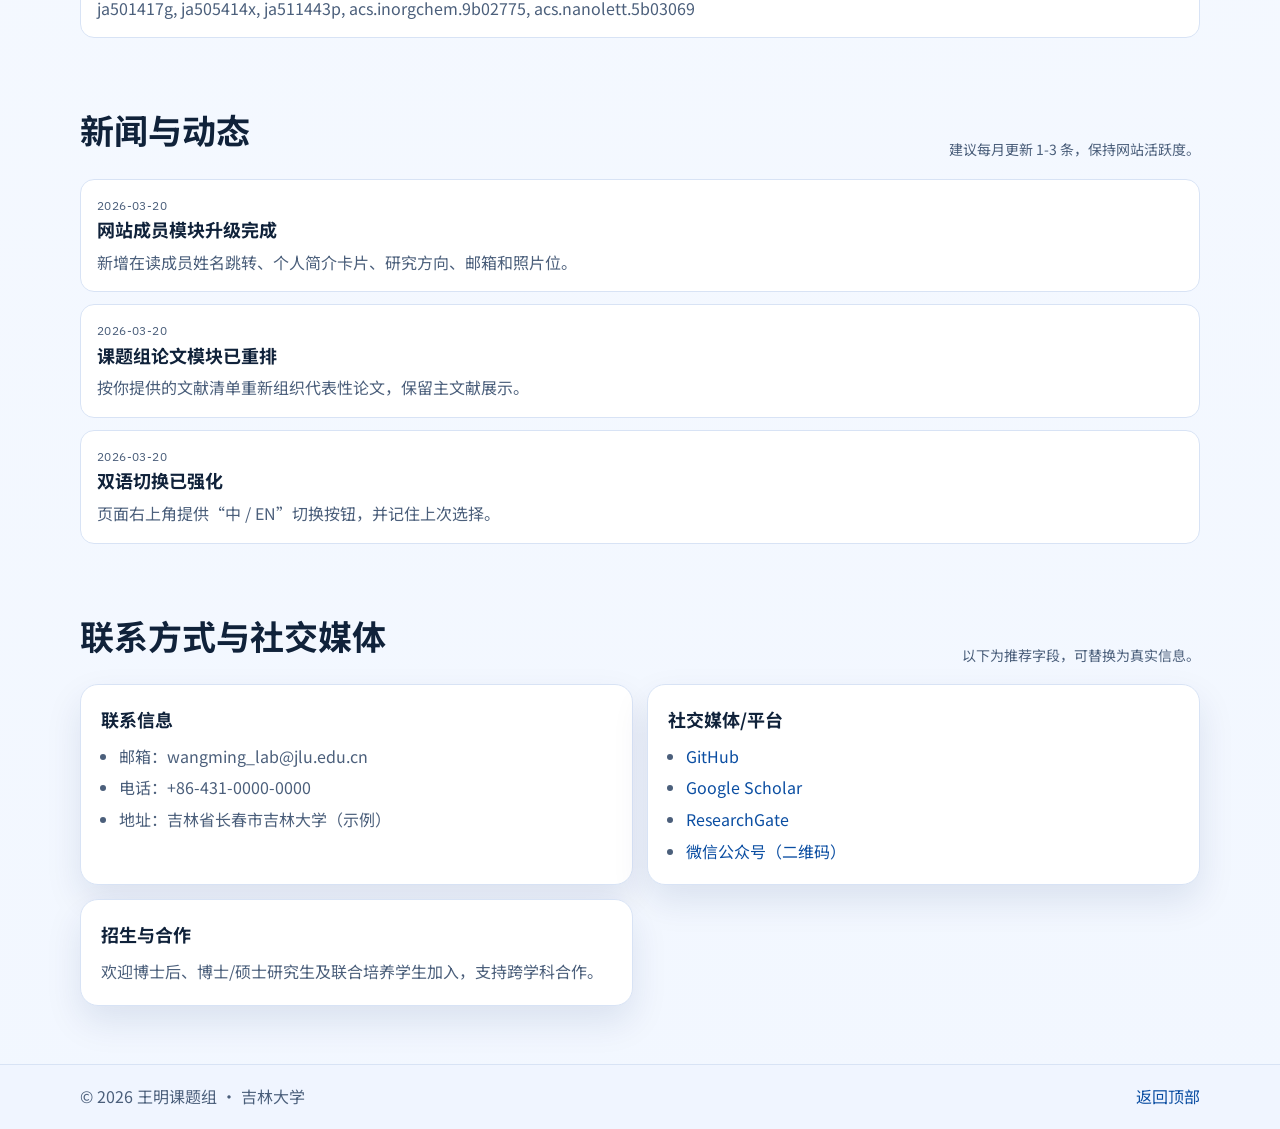
==== commit f9cb13a6: "Add files via upload" ====
--- a/index.html
+++ b/index.html
@@ -32,7 +32,7 @@
 
         <div class="nav-right">
           <div class="lang-switch" role="group" aria-label="Language Switcher">
-            <button class="lang-btn active" data-lang-btn="zh" type="button">中</button>
+            <button class="lang-btn active" data-lang-btn="zh" type="button">中文</button>
             <button class="lang-btn" data-lang-btn="en" type="button">EN</button>
           </div>
           <button class="menu-toggle" id="menuToggle" aria-label="切换导航" data-i18n="menu">菜单</button>
--- a/styles.css
+++ b/styles.css
@@ -86,6 +86,7 @@
   border-radius: 999px;
   background: var(--surface);
   padding: 2px;
+  box-shadow: 0 4px 12px rgba(11, 78, 162, 0.08);
 }
 
 .lang-btn {
@@ -96,7 +97,8 @@
   padding: 5px 10px;
   font-weight: 700;
   cursor: pointer;
-  font-size: 12px;
+  font-size: 13px;
+  min-width: 44px;
 }
 
 .lang-btn.active {
@@ -321,6 +323,33 @@
   padding: 14px;
 }
 
+.member-photo-wrap {
+  width: 68px;
+  height: 68px;
+  margin-bottom: 10px;
+  position: relative;
+}
+
+.member-photo {
+  width: 68px;
+  height: 68px;
+  border-radius: 14px;
+  object-fit: cover;
+  border: 1px solid var(--line);
+}
+
+.member-photo-fallback {
+  width: 68px;
+  height: 68px;
+  border-radius: 14px;
+  display: none;
+  place-items: center;
+  font-weight: 700;
+  color: var(--primary);
+  background: linear-gradient(145deg, #e8f1ff, #f5f9ff);
+  border: 1px solid var(--line);
+}
+
 .member-card strong {
   display: block;
 }
@@ -328,6 +357,76 @@
 .member-card span {
   color: var(--muted);
   font-size: 13px;
+}
+
+.member-nav-block {
+  background: linear-gradient(180deg, rgba(11, 78, 162, 0.06), rgba(11, 78, 162, 0));
+  border: 1px solid var(--line);
+  border-radius: 14px;
+  padding: 16px;
+}
+
+.member-nav-label {
+  margin: 10px 0 8px;
+  color: var(--primary);
+  font-weight: 600;
+}
+
+.member-jump-links {
+  display: flex;
+  flex-wrap: wrap;
+  gap: 8px;
+}
+
+.member-jump-link {
+  text-decoration: none;
+  border: 1px solid var(--line);
+  background: #fff;
+  color: var(--text);
+  border-radius: 999px;
+  padding: 6px 12px;
+  font-size: 14px;
+}
+
+.member-jump-link:hover {
+  border-color: var(--primary-2);
+  color: var(--primary);
+}
+
+.member-profile-grid {
+  display: grid;
+  grid-template-columns: repeat(3, minmax(0, 1fr));
+  gap: 12px;
+}
+
+.member-profile-card {
+  background: var(--surface);
+  border: 1px solid var(--line);
+  border-radius: 14px;
+  padding: 14px;
+  scroll-margin-top: 100px;
+}
+
+.member-profile-card h4 {
+  margin: 0 0 4px;
+  font-size: 18px;
+}
+
+.member-profile-card a {
+  color: var(--primary);
+  text-decoration: none;
+}
+
+.member-profile-role {
+  margin: 0 0 8px;
+  color: var(--primary);
+  font-weight: 600;
+}
+
+.member-profile-focus {
+  margin: 8px 0 0;
+  color: var(--muted);
+  font-size: 14px;
 }
 
 .tabs {
@@ -438,6 +537,10 @@
 
 @media (max-width: 980px) {
   .member-grid {
+    grid-template-columns: repeat(2, minmax(0, 1fr));
+  }
+
+  .member-profile-grid {
     grid-template-columns: repeat(2, minmax(0, 1fr));
   }
 
@@ -486,4 +589,8 @@
   .member-grid {
     grid-template-columns: 1fr;
   }
-}
+
+  .member-profile-grid {
+    grid-template-columns: 1fr;
+  }
+}
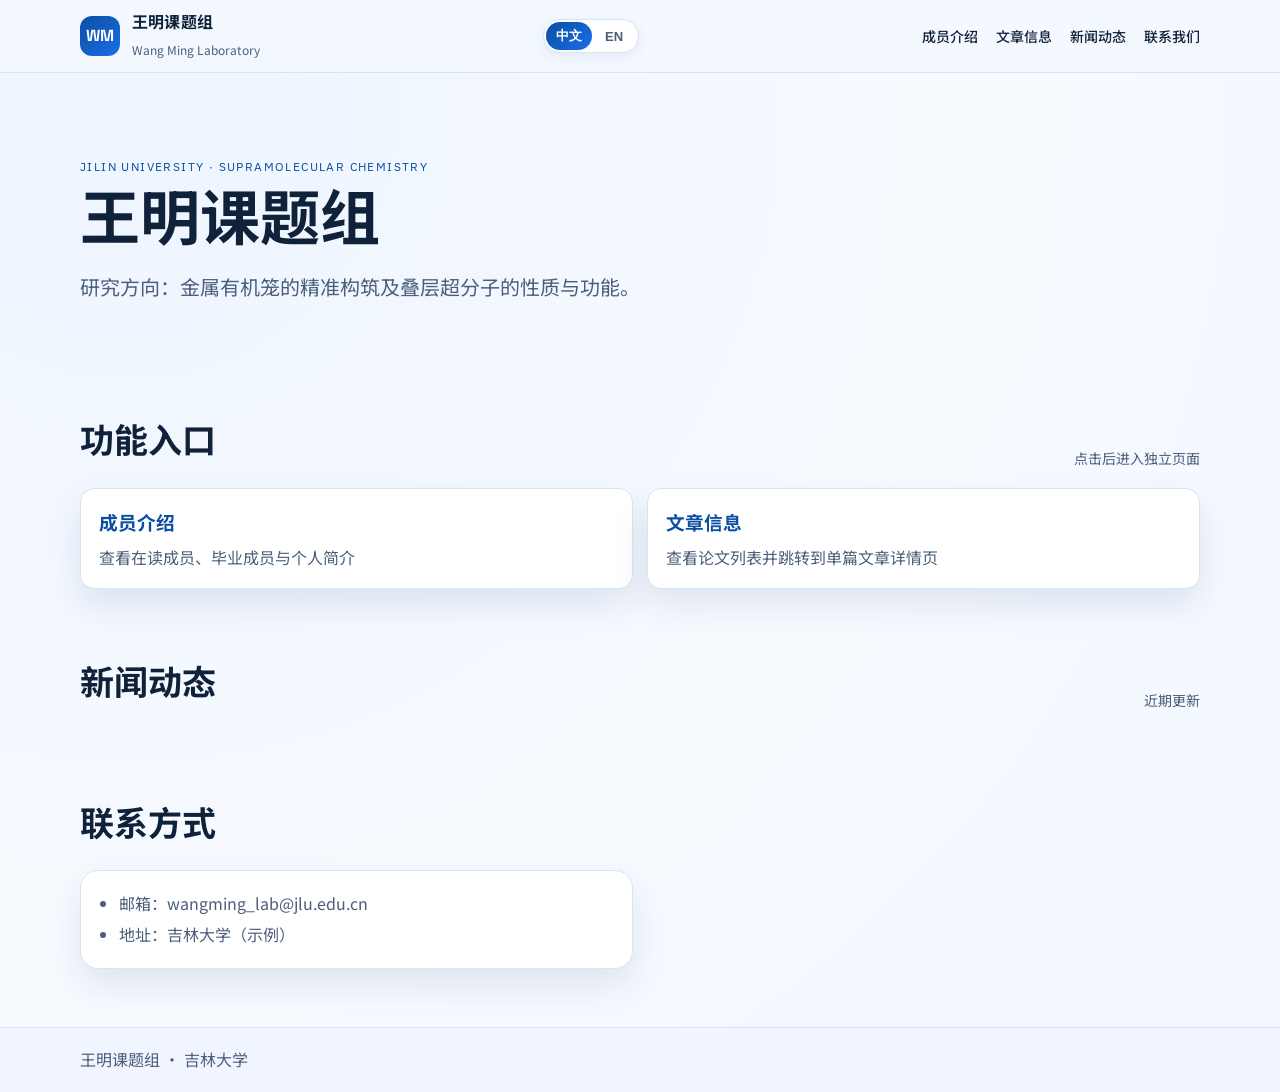
==== commit 58467d10: "Add files via upload" ====
--- a/index.html
+++ b/index.html
@@ -3,11 +3,8 @@
   <head>
     <meta charset="UTF-8" />
     <meta name="viewport" content="width=device-width, initial-scale=1.0" />
-    <title>王明课题组 | 超分子化学</title>
-    <meta
-      name="description"
-      content="王明课题组（吉林大学）聚焦超分子化学，研究金属有机笼的精准构筑及叠层超分子的性质与功能。"
-    />
+    <title>王明课题组 | 首页</title>
+    <meta name="description" content="王明课题组网站首页" />
     <link rel="preconnect" href="https://fonts.googleapis.com" />
     <link rel="preconnect" href="https://fonts.gstatic.com" crossorigin />
     <link
@@ -17,166 +14,74 @@
     <link rel="stylesheet" href="./styles.css" />
   </head>
   <body>
-    <div class="bg-orb bg-orb-1"></div>
-    <div class="bg-orb bg-orb-2"></div>
-
     <header class="site-header">
       <nav class="nav container">
-        <a href="#top" class="brand">
+        <a href="./index.html" class="brand">
           <span class="brand-badge">WM</span>
           <span>
             <strong data-i18n="brandCn">王明课题组</strong>
             <small data-i18n="brandEn">Wang Ming Laboratory</small>
           </span>
         </a>
-
         <div class="nav-right">
-          <div class="lang-switch" role="group" aria-label="Language Switcher">
+          <div class="lang-switch">
             <button class="lang-btn active" data-lang-btn="zh" type="button">中文</button>
             <button class="lang-btn" data-lang-btn="en" type="button">EN</button>
           </div>
-          <button class="menu-toggle" id="menuToggle" aria-label="切换导航" data-i18n="menu">菜单</button>
         </div>
-
-        <ul class="nav-links" id="navLinks">
-          <li><a href="#about" data-i18n="navAbout">课题组概况</a></li>
-          <li><a href="#research" data-i18n="navResearch">研究方向</a></li>
-          <li><a href="#members" data-i18n="navMembers">成员介绍</a></li>
-          <li><a href="#outputs" data-i18n="navOutputs">研究成果</a></li>
-          <li><a href="#news" data-i18n="navNews">新闻动态</a></li>
-          <li><a href="#contact" data-i18n="navContact">联系我们</a></li>
+        <ul class="nav-links nav-links-static">
+          <li><a href="./members.html" data-i18n="navMembers">成员介绍</a></li>
+          <li><a href="./publications.html" data-i18n="navPapers">文章信息</a></li>
+          <li><a href="./index.html#news" data-i18n="navNews">新闻动态</a></li>
+          <li><a href="./index.html#contact" data-i18n="navContact">联系我们</a></li>
         </ul>
       </nav>
     </header>
 
-    <main id="top">
-      <section class="hero container reveal">
+    <main>
+      <section class="hero container">
         <p class="hero-tag">JILIN UNIVERSITY · SUPRAMOLECULAR CHEMISTRY</p>
         <h1 data-i18n="heroTitle">王明课题组</h1>
         <p class="hero-desc" data-i18n="heroDesc">
-          面向分子精准组装前沿，聚焦金属有机笼的精准构筑与叠层超分子的性质与功能，建立“结构-组装-功能”一体化研究体系。
+          研究方向：金属有机笼的精准构筑及叠层超分子的性质与功能。
         </p>
-        <div class="hero-actions">
-          <a class="btn btn-primary" href="#outputs" data-i18n="heroBtn1">查看研究成果</a>
-          <a class="btn btn-ghost" href="#contact" data-i18n="heroBtn2">加入我们</a>
+      </section>
+
+      <section class="section container">
+        <div class="section-head">
+          <h2 data-i18n="entryTitle">功能入口</h2>
+          <p data-i18n="entrySub">点击后进入独立页面</p>
         </div>
-        <div class="hero-stats">
-          <article>
-            <h3>30+</h3>
-            <p data-i18n="stat1">发表论文（示例）</p>
-          </article>
-          <article>
-            <h3>12</h3>
-            <p data-i18n="stat2">在研项目（示例）</p>
-          </article>
-          <article>
-            <h3>5</h3>
-            <p data-i18n="stat3">国际合作团队（示例）</p>
-          </article>
+        <div class="entry-grid">
+          <a class="entry-card" href="./members.html">
+            <h3 data-i18n="entryMembers">成员介绍</h3>
+            <p data-i18n="entryMembersDesc">查看在读成员、毕业成员与个人简介</p>
+          </a>
+          <a class="entry-card" href="./publications.html">
+            <h3 data-i18n="entryPapers">文章信息</h3>
+            <p data-i18n="entryPapersDesc">查看论文列表并跳转到单篇文章详情页</p>
+          </a>
         </div>
       </section>
 
-      <section id="about" class="section container reveal">
+      <section id="news" class="section container">
         <div class="section-head">
-          <h2 data-i18n="aboutTitle">课题组基本信息</h2>
-          <p data-i18n="aboutSub">可直接替换为你们正式简介。</p>
+          <h2 data-i18n="newsTitle">新闻动态</h2>
+          <p data-i18n="newsSub">近期更新</p>
         </div>
-        <div class="about-grid">
-          <article class="card">
-            <h3 data-i18n="aboutCard1Title">课题组名称</h3>
-            <p data-i18n="aboutCard1Desc">王明课题组（吉林大学）</p>
-          </article>
-          <article class="card">
-            <h3 data-i18n="aboutCard2Title">主要研究领域</h3>
-            <p data-i18n="aboutCard2Desc">超分子化学</p>
-          </article>
-          <article class="card">
-            <h3 data-i18n="aboutCard3Title">核心研究方向</h3>
-            <p data-i18n="aboutCard3Desc">金属有机笼的精准构筑及叠层超分子的性质与功能</p>
-          </article>
-          <article class="card">
-            <h3 data-i18n="aboutCard4Title">研究关键词</h3>
-            <p data-i18n="aboutCard4Desc">自组装 · 主客体化学 · 功能超分子材料 · 分子识别</p>
-          </article>
-        </div>
+        <div id="newsList" class="news-list"></div>
       </section>
 
-      <section id="research" class="section container reveal">
+      <section id="contact" class="section container">
         <div class="section-head">
-          <h2 data-i18n="researchTitle">研究方向</h2>
-          <p data-i18n="researchSub">从分子设计到功能验证的闭环研究。</p>
-        </div>
-        <div class="research-grid">
-          <article class="card card-accent">
-            <h3 data-i18n="research1Title">01 · 金属有机笼的精准构筑</h3>
-            <p data-i18n="research1Desc">通过配体工程与金属节点协同调控，实现尺寸、形貌与手性可编程构筑。</p>
-          </article>
-          <article class="card card-accent">
-            <h3 data-i18n="research2Title">02 · 叠层超分子有序组装</h3>
-            <p data-i18n="research2Desc">利用多重弱相互作用驱动层级堆叠，构建高稳定性与可响应性超分子体系。</p>
-          </article>
-          <article class="card card-accent">
-            <h3 data-i18n="research3Title">03 · 性质与功能探索</h3>
-            <p data-i18n="research3Desc">聚焦光电、催化、分子识别与智能响应功能，揭示结构与性能关联机制。</p>
-          </article>
-        </div>
-      </section>
-
-      <section id="members" class="section container reveal">
-        <div class="section-head">
-          <h2 data-i18n="membersTitle">成员介绍</h2>
-          <p data-i18n="membersSub">支持按“研究人员 / 学生 / 毕业成员”分类展示。</p>
-        </div>
-        <div class="members-wrap" id="membersWrap"></div>
-      </section>
-
-      <section id="outputs" class="section container reveal">
-        <div class="section-head">
-          <h2 data-i18n="outputsTitle">研究成果</h2>
-          <p data-i18n="outputsSub">论文、项目、会议统一展示，并可快速切换。</p>
-        </div>
-        <div class="tabs" id="outputTabs">
-          <button class="tab active" data-type="papers" data-i18n="tabPapers">论文</button>
-          <button class="tab" data-type="projects" data-i18n="tabProjects">项目</button>
-          <button class="tab" data-type="conferences" data-i18n="tabConferences">会议</button>
-        </div>
-        <div class="outputs-list" id="outputsList"></div>
-      </section>
-
-      <section id="news" class="section container reveal">
-        <div class="section-head">
-          <h2 data-i18n="newsTitle">新闻与动态</h2>
-          <p data-i18n="newsSub">建议每月更新 1-3 条，保持网站活跃度。</p>
-        </div>
-        <div class="news-list" id="newsList"></div>
-      </section>
-
-      <section id="contact" class="section container reveal">
-        <div class="section-head">
-          <h2 data-i18n="contactTitle">联系方式与社交媒体</h2>
-          <p data-i18n="contactSub">以下为推荐字段，可替换为真实信息。</p>
+          <h2 data-i18n="contactTitle">联系方式</h2>
         </div>
         <div class="contact-grid">
           <article class="card">
-            <h3 data-i18n="contactCard1Title">联系信息</h3>
             <ul>
               <li data-i18n="contactMail">邮箱：wangming_lab@jlu.edu.cn</li>
-              <li data-i18n="contactPhone">电话：+86-431-0000-0000</li>
-              <li data-i18n="contactAddr">地址：吉林省长春市吉林大学（示例）</li>
+              <li data-i18n="contactAddr">地址：吉林大学（示例）</li>
             </ul>
-          </article>
-          <article class="card">
-            <h3 data-i18n="contactCard2Title">社交媒体/平台</h3>
-            <ul>
-              <li><a href="#">GitHub</a></li>
-              <li><a href="#">Google Scholar</a></li>
-              <li><a href="#">ResearchGate</a></li>
-              <li><a href="#" data-i18n="wechat">微信公众号（二维码）</a></li>
-            </ul>
-          </article>
-          <article class="card">
-            <h3 data-i18n="contactCard3Title">招生与合作</h3>
-            <p data-i18n="contactCard3Desc">欢迎博士后、博士/硕士研究生及联合培养学生加入，支持跨学科合作。</p>
           </article>
         </div>
       </section>
@@ -185,10 +90,10 @@
     <footer class="site-footer">
       <div class="container footer-inner">
         <p><span id="year"></span> <span data-i18n="footerText">王明课题组 · 吉林大学</span></p>
-        <a href="#top" data-i18n="backTop">返回顶部</a>
       </div>
     </footer>
 
+    <script src="./site-data.js"></script>
     <script src="./script.js"></script>
   </body>
 </html>
--- a/styles.css
+++ b/styles.css
@@ -145,6 +145,10 @@
   gap: 18px;
 }
 
+.nav-links-static {
+  position: static;
+}
+
 .nav-links a {
   text-decoration: none;
   color: var(--text);
@@ -299,6 +303,33 @@
   border-top: 4px solid var(--accent);
 }
 
+.entry-grid {
+  display: grid;
+  gap: 14px;
+  grid-template-columns: repeat(2, minmax(0, 1fr));
+}
+
+.entry-card {
+  display: block;
+  text-decoration: none;
+  color: inherit;
+  background: var(--surface);
+  border: 1px solid var(--line);
+  border-radius: 14px;
+  padding: 18px;
+  box-shadow: var(--shadow);
+}
+
+.entry-card h3 {
+  margin: 0 0 8px;
+  color: var(--primary);
+}
+
+.entry-card p {
+  margin: 0;
+  color: var(--muted);
+}
+
 .members-wrap {
   display: grid;
   gap: 18px;
@@ -466,6 +497,66 @@
   padding: 16px;
 }
 
+.paper-nav-block {
+  background: linear-gradient(180deg, rgba(11, 78, 162, 0.06), rgba(11, 78, 162, 0));
+  border: 1px solid var(--line);
+  border-radius: 14px;
+  padding: 14px;
+}
+
+.paper-nav-block h4 {
+  margin: 0 0 10px;
+  color: var(--primary);
+}
+
+.paper-jump-links {
+  display: grid;
+  gap: 8px;
+}
+
+.paper-jump-link {
+  display: block;
+  text-decoration: none;
+  color: var(--text);
+  background: #fff;
+  border: 1px solid var(--line);
+  border-radius: 10px;
+  padding: 10px 12px;
+  scroll-margin-top: 100px;
+}
+
+.paper-jump-link:hover {
+  border-color: var(--primary-2);
+  color: var(--primary);
+}
+
+.paper-detail-card {
+  scroll-margin-top: 100px;
+}
+
+.paper-actions {
+  margin-top: 12px;
+  display: flex;
+  gap: 10px;
+  flex-wrap: wrap;
+}
+
+.paper-jump-back,
+.output-source-btn {
+  text-decoration: none;
+  border: 1px solid var(--line);
+  border-radius: 999px;
+  padding: 6px 12px;
+  color: var(--primary);
+  background: #fff;
+  font-size: 13px;
+}
+
+.output-source-pending {
+  color: var(--muted);
+  font-size: 13px;
+}
+
 .meta {
   margin: 0 0 8px;
   color: var(--primary);
@@ -546,7 +637,8 @@
 
   .about-grid,
   .research-grid,
-  .contact-grid {
+  .contact-grid,
+  .entry-grid {
     grid-template-columns: 1fr;
   }
 }
@@ -573,6 +665,15 @@
     flex-direction: column;
   }
 
+  .nav-links-static {
+    position: static;
+    display: flex;
+    width: auto;
+    border: 0;
+    padding: 0;
+    background: transparent;
+  }
+
   .nav-links.show {
     display: flex;
   }
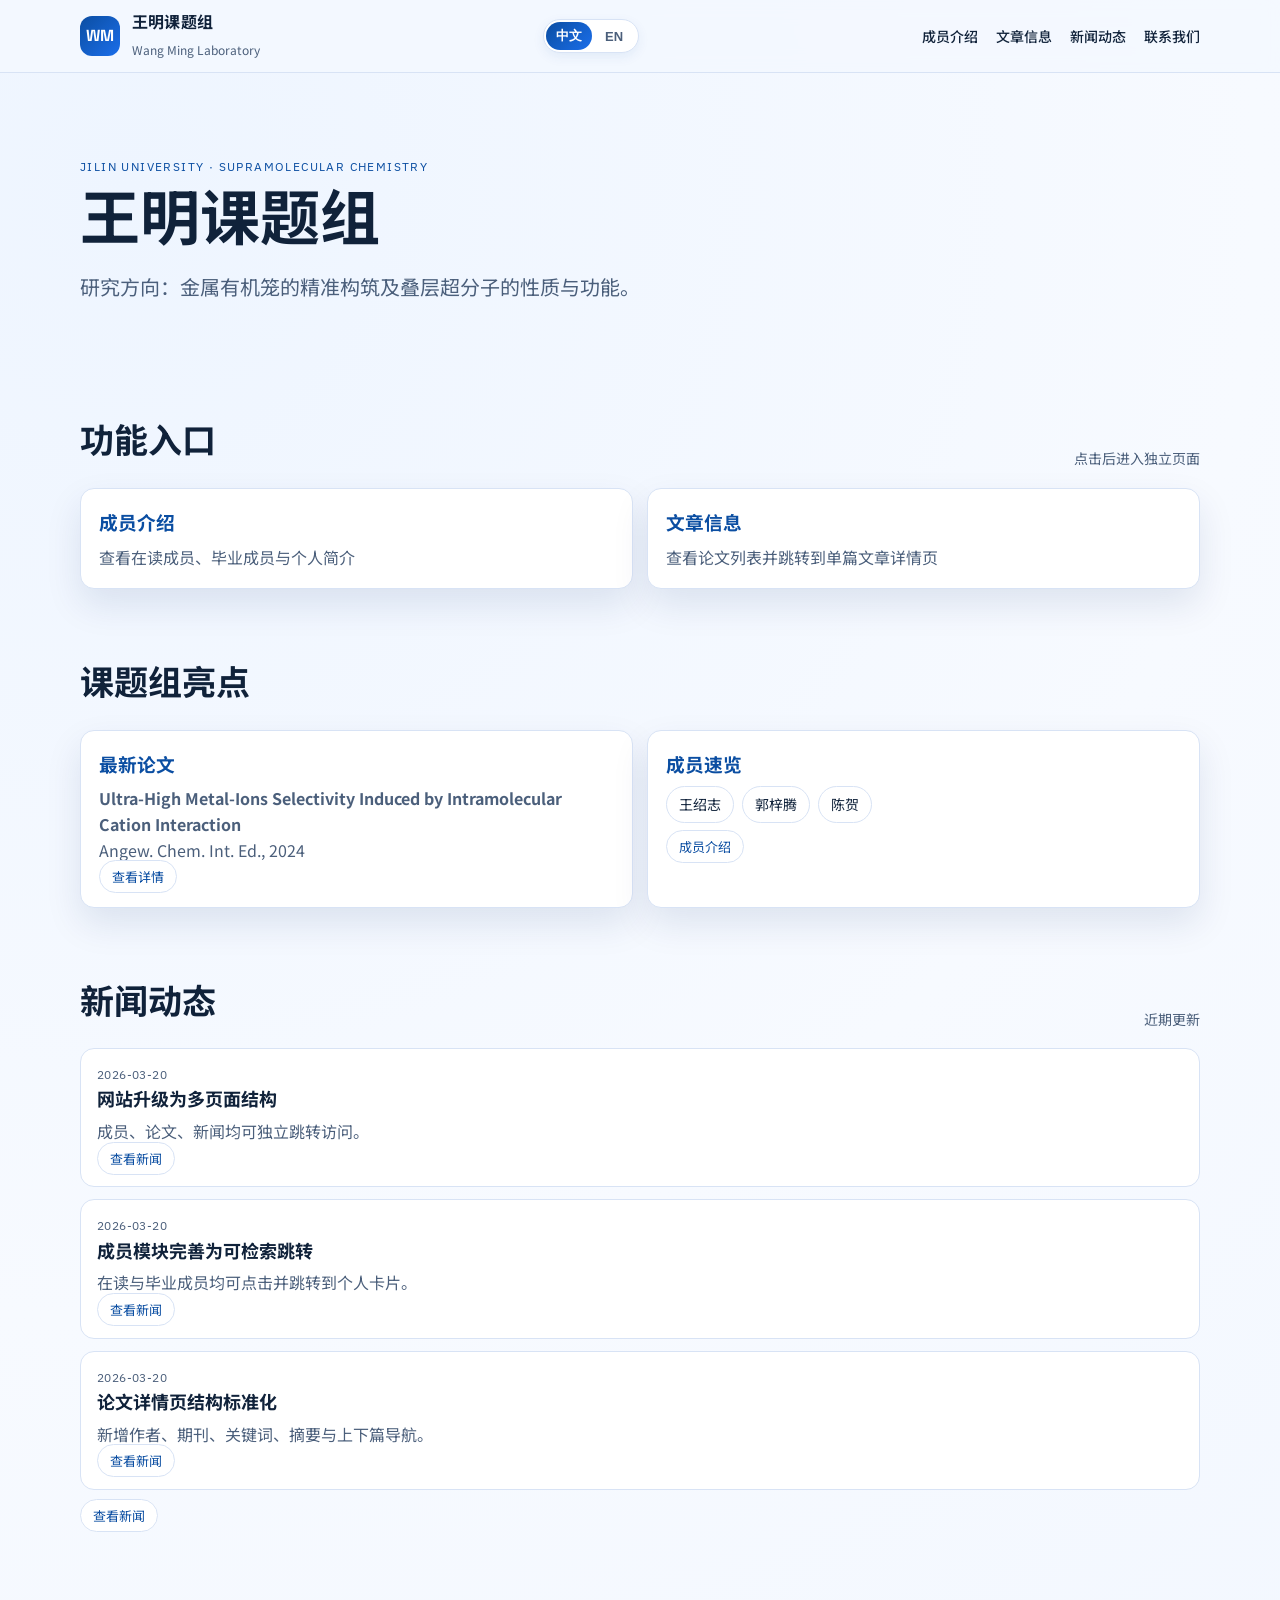
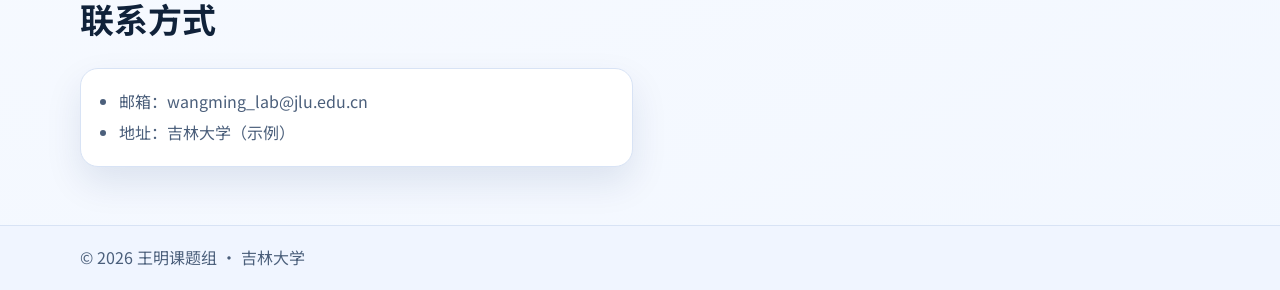
==== commit fec58f84: "Add files via upload" ====
--- a/index.html
+++ b/index.html
@@ -32,7 +32,7 @@
         <ul class="nav-links nav-links-static">
           <li><a href="./members.html" data-i18n="navMembers">成员介绍</a></li>
           <li><a href="./publications.html" data-i18n="navPapers">文章信息</a></li>
-          <li><a href="./index.html#news" data-i18n="navNews">新闻动态</a></li>
+          <li><a href="./news.html" data-i18n="navNews">新闻动态</a></li>
           <li><a href="./index.html#contact" data-i18n="navContact">联系我们</a></li>
         </ul>
       </nav>
@@ -64,12 +64,31 @@
         </div>
       </section>
 
+      <section class="section container">
+        <div class="section-head">
+          <h2 data-i18n="featureTitle">课题组亮点</h2>
+        </div>
+        <div class="entry-grid">
+          <article class="entry-card">
+            <h3 data-i18n="featurePaper">最新论文</h3>
+            <div id="featuredPaper"></div>
+          </article>
+          <article class="entry-card">
+            <h3 data-i18n="featureMember">成员速览</h3>
+            <div id="featuredMembers"></div>
+          </article>
+        </div>
+      </section>
+
       <section id="news" class="section container">
         <div class="section-head">
           <h2 data-i18n="newsTitle">新闻动态</h2>
           <p data-i18n="newsSub">近期更新</p>
         </div>
         <div id="newsList" class="news-list"></div>
+        <div style="margin-top:12px">
+          <a class="output-source-btn" href="./news.html" data-i18n="detailNewsBtn">查看新闻</a>
+        </div>
       </section>
 
       <section id="contact" class="section container">
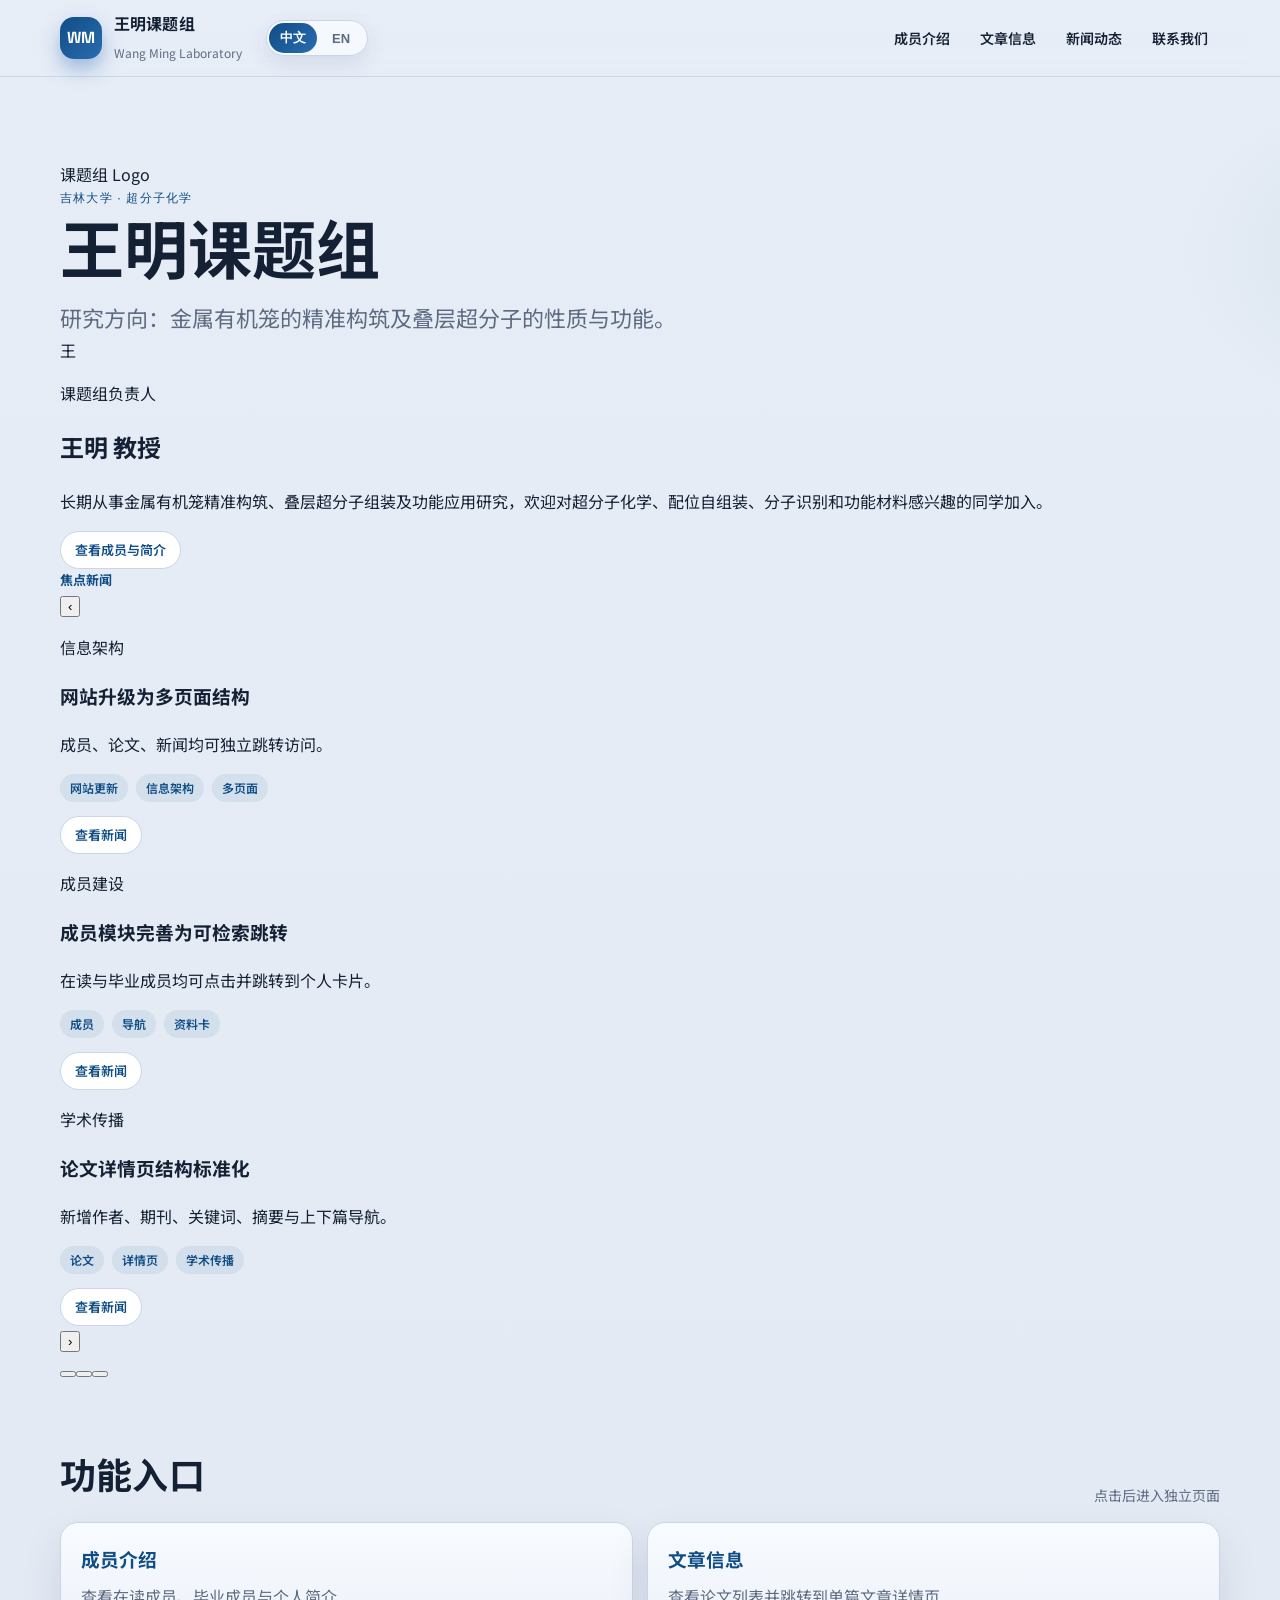
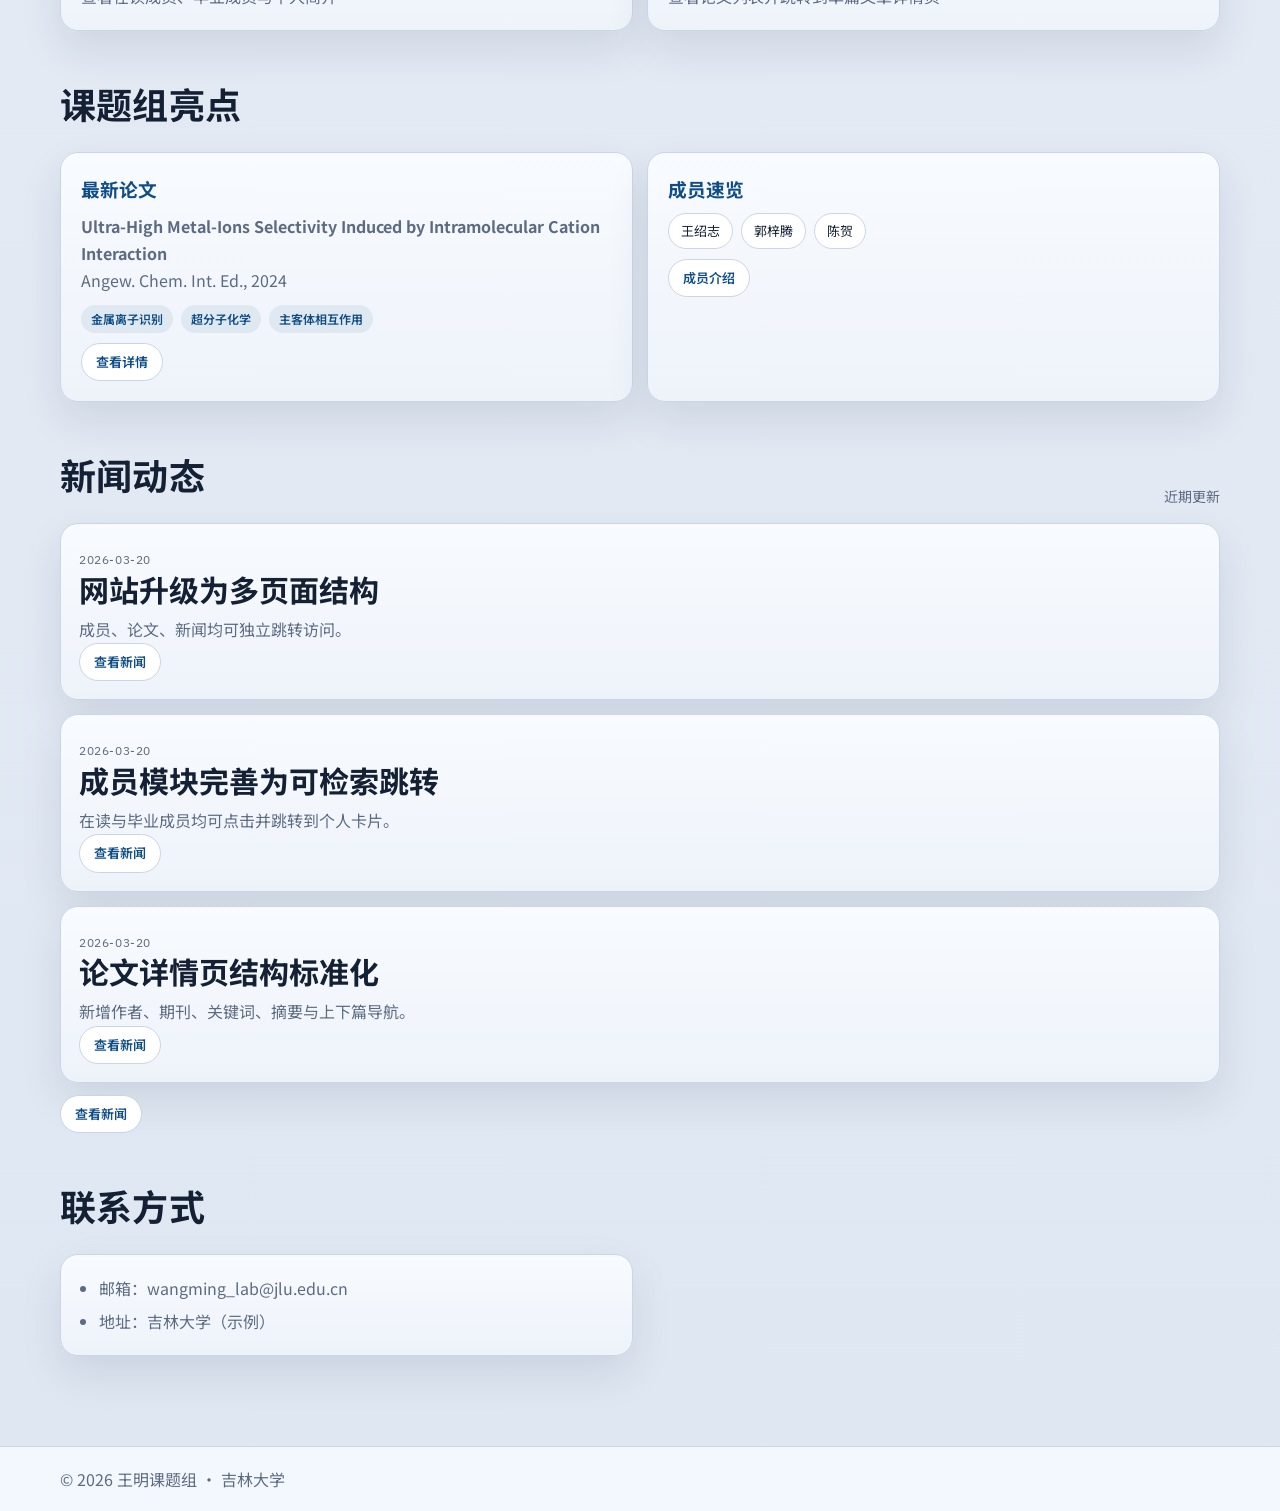
==== commit 7a909b3c: "Add files via upload" ====
--- a/index.html
+++ b/index.html
@@ -39,12 +39,49 @@
     </header>
 
     <main>
-      <section class="hero container">
-        <p class="hero-tag">JILIN UNIVERSITY · SUPRAMOLECULAR CHEMISTRY</p>
-        <h1 data-i18n="heroTitle">王明课题组</h1>
-        <p class="hero-desc" data-i18n="heroDesc">
-          研究方向：金属有机笼的精准构筑及叠层超分子的性质与功能。
-        </p>
+      <section class="hero-shell">
+        <div class="container hero hero-enhanced">
+          <section class="hero-main">
+            <div class="lab-mark">
+              <div class="lab-logo-wrap">
+                <img id="labLogo" class="lab-logo" src="./assets/logo.png" alt="课题组 Logo" loading="lazy" onerror="this.style.display='none'; this.nextElementSibling.style.display='grid';" />
+                <span class="lab-logo-fallback" data-i18n="logoLabel">课题组 Logo</span>
+              </div>
+              <div>
+                <p class="hero-tag" data-i18n="heroBadge">吉林大学 · 超分子化学</p>
+                <h1 data-i18n="heroTitle">王明课题组</h1>
+                <p class="hero-desc" data-i18n="heroDesc">
+                  研究方向：金属有机笼的精准构筑及叠层超分子的性质与功能。
+                </p>
+              </div>
+            </div>
+
+            <article class="pi-card">
+              <div class="pi-photo-wrap">
+                <img id="piPhoto" class="pi-photo" src="./assets/members/王明.jpg" alt="王明 教授" loading="lazy" onerror="this.style.display='none'; this.nextElementSibling.style.display='grid';" />
+                <span class="pi-photo-fallback">王</span>
+              </div>
+              <div class="pi-content">
+                <p class="pi-kicker" data-i18n="piTitle">课题组负责人</p>
+                <h2 data-i18n="piName">王明 教授</h2>
+                <p data-i18n="piDesc">长期从事金属有机笼精准构筑、叠层超分子组装及功能应用研究，欢迎对超分子化学、配位自组装、分子识别和功能材料感兴趣的同学加入。</p>
+                <a class="output-source-btn" href="./members.html" data-i18n="piBtn">查看成员与简介</a>
+              </div>
+            </article>
+          </section>
+
+          <aside class="hero-carousel">
+            <div class="carousel-head">
+              <p class="search-label" data-i18n="carouselTitle">焦点新闻</p>
+            </div>
+            <div class="carousel-frame">
+              <button class="carousel-arrow carousel-arrow-left" id="carouselPrev" type="button" aria-label="Previous slide">‹</button>
+              <div id="heroSlides" class="carousel-slides"></div>
+              <button class="carousel-arrow carousel-arrow-right" id="carouselNext" type="button" aria-label="Next slide">›</button>
+            </div>
+            <div id="heroDots" class="carousel-dots"></div>
+          </aside>
+        </div>
       </section>
 
       <section class="section container">
--- a/styles.css
+++ b/styles.css
@@ -1,109 +1,54 @@
+﻿@import url('https://fonts.googleapis.com/css2?family=IBM+Plex+Sans:wght@400;500;600;700&family=Noto+Sans+SC:wght@400;500;700&family=Space+Grotesk:wght@500;700&display=swap');
+
 :root {
-  --bg: #f4f8ff;
-  --surface: #ffffff;
-  --text: #10223a;
-  --muted: #4b5f7b;
-  --line: #d8e3f5;
-  --primary: #0b4ea2;
-  --primary-2: #1b6eea;
-  --accent: #05a8a8;
-  --shadow: 0 16px 36px rgba(8, 44, 96, 0.1);
+  --bg: #e7edf6;
+  --bg-alt: #dfe7f2;
+  --surface: #f5f8fd;
+  --surface-soft: #eef3fa;
+  --text: #142033;
+  --muted: #5d6b82;
+  --line: #cad6e7;
+  --primary: #0f4d86;
+  --primary-2: #2b6cb0;
+  --accent: #0b8c8c;
   --radius: 18px;
-}
-
-* {
-  box-sizing: border-box;
-}
-
-html {
-  scroll-behavior: smooth;
-}
+  --shadow: 0 18px 42px rgba(21, 39, 69, 0.1);
+}
+
+* { box-sizing: border-box; }
+
+html { scroll-behavior: smooth; }
 
 body {
   margin: 0;
   font-family: "Noto Sans SC", "IBM Plex Sans", sans-serif;
   color: var(--text);
-  background: radial-gradient(circle at 10% 10%, #eef5ff 0%, #f7faff 55%, #f2f7ff 100%);
-  line-height: 1.6;
+  background:
+    radial-gradient(900px 500px at -12% -10%, rgba(164, 184, 214, 0.45) 0%, transparent 60%),
+    radial-gradient(650px 360px at 120% 8%, rgba(165, 196, 209, 0.36) 0%, transparent 55%),
+    linear-gradient(180deg, var(--bg) 0%, var(--bg-alt) 100%);
+  line-height: 1.7;
 }
 
 .container {
-  width: min(1120px, 92%);
+  width: min(1160px, 92%);
   margin: 0 auto;
-}
-
-.bg-orb {
-  position: fixed;
-  z-index: -1;
-  border-radius: 50%;
-  filter: blur(60px);
-  opacity: 0.35;
-}
-
-.bg-orb-1 {
-  width: 360px;
-  height: 360px;
-  left: -90px;
-  top: -120px;
-  background: #90bcff;
-}
-
-.bg-orb-2 {
-  width: 320px;
-  height: 320px;
-  right: -120px;
-  top: 30%;
-  background: #7de6e6;
 }
 
 .site-header {
   position: sticky;
   top: 0;
-  z-index: 20;
-  backdrop-filter: blur(10px);
-  background: rgba(244, 248, 255, 0.84);
-  border-bottom: 1px solid var(--line);
+  z-index: 30;
+  backdrop-filter: blur(14px);
+  background: rgba(232, 238, 247, 0.84);
+  border-bottom: 1px solid rgba(202, 214, 231, 0.95);
 }
 
 .nav {
-  min-height: 72px;
-  display: flex;
-  align-items: center;
-  justify-content: space-between;
+  min-height: 76px;
+  display: flex;
+  align-items: center;
   gap: 16px;
-}
-
-.nav-right {
-  display: flex;
-  align-items: center;
-  gap: 10px;
-}
-
-.lang-switch {
-  display: inline-flex;
-  align-items: center;
-  border: 1px solid var(--line);
-  border-radius: 999px;
-  background: var(--surface);
-  padding: 2px;
-  box-shadow: 0 4px 12px rgba(11, 78, 162, 0.08);
-}
-
-.lang-btn {
-  border: 0;
-  background: transparent;
-  color: var(--muted);
-  border-radius: 999px;
-  padding: 5px 10px;
-  font-weight: 700;
-  cursor: pointer;
-  font-size: 13px;
-  min-width: 44px;
-}
-
-.lang-btn.active {
-  color: #fff;
-  background: linear-gradient(135deg, var(--primary), var(--primary-2));
 }
 
 .brand {
@@ -112,29 +57,32 @@
   gap: 12px;
   text-decoration: none;
   color: inherit;
+  margin-right: 8px;
 }
 
 .brand-badge {
-  width: 40px;
-  height: 40px;
-  border-radius: 12px;
+  width: 42px;
+  height: 42px;
+  border-radius: 14px;
   display: grid;
   place-items: center;
   color: #fff;
   font-family: "Space Grotesk", sans-serif;
   font-weight: 700;
   background: linear-gradient(135deg, var(--primary), var(--primary-2));
+  box-shadow: 0 10px 20px rgba(15, 77, 168, 0.34);
 }
 
 .brand strong {
   display: block;
   font-family: "Space Grotesk", "Noto Sans SC", sans-serif;
-  letter-spacing: 0.2px;
+  font-size: 16px;
+  letter-spacing: 0.15px;
 }
 
 .brand small {
+  color: var(--muted);
   font-size: 12px;
-  color: var(--muted);
 }
 
 .nav-links {
@@ -142,460 +90,353 @@
   margin: 0;
   padding: 0;
   display: flex;
-  gap: 18px;
-}
-
-.nav-links-static {
-  position: static;
+  gap: 6px;
 }
 
 .nav-links a {
   text-decoration: none;
   color: var(--text);
-  font-weight: 500;
+  font-weight: 600;
   font-size: 14px;
+  padding: 8px 12px;
+  border-radius: 10px;
+  transition: 0.2s ease;
 }
 
 .nav-links a:hover {
   color: var(--primary);
-}
-
-.menu-toggle {
-  display: none;
-  border: 1px solid var(--line);
+  background: rgba(15, 77, 168, 0.08);
+}
+
+.nav-links-static { margin-left: auto; }
+
+.nav-right { display: flex; align-items: center; gap: 10px; }
+
+.lang-switch {
+  display: inline-flex;
+  align-items: center;
+  border: 1px solid var(--line);
+  border-radius: 999px;
   background: var(--surface);
-  color: var(--text);
-  border-radius: 10px;
-  padding: 8px 12px;
-}
-
-.hero {
-  padding: 72px 0 38px;
-}
-
-.hero-tag {
-  font-family: "IBM Plex Sans", sans-serif;
-  font-size: 12px;
-  letter-spacing: 1.4px;
-  text-transform: uppercase;
-  color: var(--primary);
-}
-
-.hero h1 {
-  margin: 8px 0 12px;
-  font-size: clamp(34px, 6vw, 60px);
-  line-height: 1.05;
-  font-family: "Space Grotesk", "Noto Sans SC", sans-serif;
-}
-
-.hero-desc {
-  max-width: 760px;
+  padding: 2px;
+  box-shadow: 0 8px 20px rgba(12, 46, 99, 0.1);
+}
+
+.lang-btn {
+  border: 0;
+  background: transparent;
   color: var(--muted);
-  font-size: clamp(16px, 2.4vw, 20px);
-}
-
-.hero-actions {
-  margin-top: 26px;
-  display: flex;
-  gap: 12px;
-}
-
-.btn {
-  text-decoration: none;
-  display: inline-flex;
-  align-items: center;
-  justify-content: center;
-  border-radius: 12px;
-  padding: 11px 18px;
-  font-weight: 600;
-}
-
-.btn-primary {
+  border-radius: 999px;
+  padding: 6px 11px;
+  min-width: 48px;
+  font-size: 13px;
+  font-weight: 700;
+  cursor: pointer;
+}
+
+.lang-btn.active {
   color: #fff;
   background: linear-gradient(135deg, var(--primary), var(--primary-2));
 }
 
-.btn-ghost {
-  border: 1px solid var(--line);
-  color: var(--text);
-  background: var(--surface);
-}
-
-.hero-stats {
-  margin-top: 34px;
-  display: grid;
-  gap: 12px;
-  grid-template-columns: repeat(3, minmax(0, 1fr));
-}
-
-.hero-stats article {
-  background: var(--surface);
-  border: 1px solid var(--line);
-  border-radius: var(--radius);
-  padding: 18px 20px;
-  box-shadow: var(--shadow);
-}
-
-.hero-stats h3 {
-  margin: 0;
-  color: var(--primary);
-  font-size: 28px;
-  font-family: "Space Grotesk", sans-serif;
-}
-
-.hero-stats p {
-  margin: 6px 0 0;
+.menu-toggle { display: none; }
+
+main { padding-bottom: 44px; }
+
+.hero {
+  padding: 84px 0 30px;
+}
+
+.hero-tag {
+  margin: 0;
+  color: var(--primary);
+  letter-spacing: 1.2px;
+  font-size: 12px;
+  font-family: "IBM Plex Sans", sans-serif;
+}
+
+.hero h1 {
+  margin: 10px 0 14px;
+  font-family: "Space Grotesk", "Noto Sans SC", sans-serif;
+  font-size: clamp(36px, 6vw, 64px);
+  line-height: 1.04;
+}
+
+.hero-desc {
+  margin: 0;
+  max-width: 780px;
+  font-size: clamp(16px, 2.2vw, 22px);
   color: var(--muted);
-  font-size: 14px;
-}
-
-.section {
-  padding: 54px 0 14px;
-}
+}
+
+.section { padding: 36px 0 10px; }
 
 .section-head {
   display: flex;
   align-items: end;
   justify-content: space-between;
-  gap: 16px;
-  margin-bottom: 18px;
+  gap: 12px;
+  margin-bottom: 14px;
 }
 
 .section-head h2 {
   margin: 0;
-  font-size: clamp(24px, 3.8vw, 34px);
   font-family: "Space Grotesk", "Noto Sans SC", sans-serif;
-}
-
-.section-head p {
-  margin: 0;
-  color: var(--muted);
-  font-size: 14px;
-}
-
+  font-size: clamp(25px, 3.3vw, 36px);
+  letter-spacing: 0.2px;
+}
+
+.section-head p { margin: 0; color: var(--muted); font-size: 14px; }
+
+.entry-grid,
+.contact-grid,
 .about-grid,
-.research-grid,
-.contact-grid {
+.research-grid {
   display: grid;
   gap: 14px;
   grid-template-columns: repeat(2, minmax(0, 1fr));
 }
 
-.card {
-  background: var(--surface);
+.entry-card,
+.card,
+.output-item,
+.news-item,
+.member-card,
+.member-profile-card,
+.member-nav-block {
+  background: linear-gradient(180deg, #f8fbff 0%, #eef3fa 100%);
   border: 1px solid var(--line);
   border-radius: var(--radius);
-  padding: 20px;
   box-shadow: var(--shadow);
-}
-
-.card h3 {
-  margin: 0 0 10px;
-  font-size: 18px;
-}
-
-.card p {
-  margin: 0;
-  color: var(--muted);
-}
-
-.card-accent {
-  border-top: 4px solid var(--accent);
-}
-
-.entry-grid {
-  display: grid;
-  gap: 14px;
-  grid-template-columns: repeat(2, minmax(0, 1fr));
 }
 
 .entry-card {
   display: block;
   text-decoration: none;
   color: inherit;
-  background: var(--surface);
-  border: 1px solid var(--line);
-  border-radius: 14px;
-  padding: 18px;
-  box-shadow: var(--shadow);
-}
-
-.entry-card h3 {
-  margin: 0 0 8px;
-  color: var(--primary);
-}
-
-.entry-card p {
-  margin: 0;
-  color: var(--muted);
-}
-
-.members-wrap {
-  display: grid;
-  gap: 18px;
-}
+  padding: 20px;
+  transition: transform .2s ease, box-shadow .2s ease;
+}
+
+.entry-card:hover {
+  transform: translateY(-3px);
+  box-shadow: 0 24px 52px rgba(12, 46, 99, 0.17);
+}
+
+.entry-card h3 { margin: 0 0 8px; color: var(--primary); }
+.entry-card p { margin: 0; color: var(--muted); }
+
+.card { padding: 20px; }
+.card h3 { margin: 0 0 10px; }
+.card p { margin: 0; color: var(--muted); }
+
+.members-wrap,
+.outputs-list,
+.news-list { display: grid; gap: 14px; }
 
 .member-group h3 {
-  margin: 0 0 12px;
+  margin: 0 0 10px;
   color: var(--primary);
   font-size: 19px;
 }
 
-.member-grid {
-  display: grid;
-  grid-template-columns: repeat(4, minmax(0, 1fr));
-  gap: 12px;
-}
-
-.member-card {
-  background: var(--surface);
-  border: 1px solid var(--line);
-  border-radius: 14px;
-  padding: 14px;
-}
+.member-nav-block { padding: 16px; }
+.member-nav-label { margin: 10px 0 8px; color: var(--primary); font-weight: 700; }
+
+.member-jump-links { display: flex; flex-wrap: wrap; gap: 8px; }
+
+.member-jump-link {
+  text-decoration: none;
+  border: 1px solid var(--line);
+  color: var(--text);
+  background: #fff;
+  border-radius: 999px;
+  padding: 6px 12px;
+  font-size: 13px;
+}
+
+.member-jump-link:hover { border-color: var(--primary-2); color: var(--primary); }
+
+.member-grid { display: grid; grid-template-columns: repeat(4, minmax(0, 1fr)); gap: 12px; }
+.member-profile-grid { display: grid; grid-template-columns: repeat(3, minmax(0, 1fr)); gap: 12px; }
+
+.member-card,
+.member-profile-card { padding: 14px; scroll-margin-top: 100px; }
 
 .member-photo-wrap {
-  width: 68px;
-  height: 68px;
+  width: 72px;
+  height: 72px;
   margin-bottom: 10px;
-  position: relative;
 }
 
 .member-photo {
-  width: 68px;
-  height: 68px;
-  border-radius: 14px;
+  width: 72px;
+  height: 72px;
+  border-radius: 16px;
   object-fit: cover;
   border: 1px solid var(--line);
 }
 
 .member-photo-fallback {
-  width: 68px;
-  height: 68px;
-  border-radius: 14px;
+  width: 72px;
+  height: 72px;
+  border-radius: 16px;
   display: none;
   place-items: center;
   font-weight: 700;
   color: var(--primary);
-  background: linear-gradient(145deg, #e8f1ff, #f5f9ff);
-  border: 1px solid var(--line);
-}
-
-.member-card strong {
-  display: block;
-}
-
-.member-card span {
-  color: var(--muted);
+  border: 1px solid var(--line);
+  background: linear-gradient(145deg, #eaf2ff, #f8fbff);
+}
+
+.member-card strong,
+.member-profile-card h4 { display: block; margin: 0 0 4px; font-size: 18px; }
+.member-card span,
+.member-profile-role { color: var(--primary); font-weight: 600; }
+.member-card p,
+.member-profile-card p { margin: 8px 0 0; color: var(--muted); }
+.member-profile-card a { color: var(--primary); text-decoration: none; }
+
+.output-item,
+.news-item { padding: 18px; }
+.meta {
+  margin: 0 0 8px;
+  color: var(--primary);
+  font-size: 12px;
+  font-family: "IBM Plex Sans", sans-serif;
+  letter-spacing: 0.6px;
+}
+
+.output-item h4,
+.news-item h4,
+#paperDetail h2,
+#newsDetail h2 { margin: 0 0 8px; font-size: clamp(22px, 2.8vw, 30px); line-height: 1.25; }
+.output-item p,
+.news-item p,
+#paperDetail p,
+#newsDetail p { margin: 8px 0 0; color: var(--muted); }
+
+.paper-actions {
+  margin-top: 14px;
+  display: flex;
+  gap: 10px;
+  flex-wrap: wrap;
+}
+
+.output-source-btn {
+  display: inline-flex;
+  align-items: center;
+  justify-content: center;
+  text-decoration: none;
+  border: 1px solid var(--line);
+  border-radius: 999px;
+  padding: 7px 14px;
+  color: var(--primary);
+  background: #fff;
   font-size: 13px;
-}
-
-.member-nav-block {
-  background: linear-gradient(180deg, rgba(11, 78, 162, 0.06), rgba(11, 78, 162, 0));
+  font-weight: 600;
+}
+
+.output-source-btn:hover {
+  border-color: var(--primary-2);
+  color: var(--primary-2);
+}
+
+.filter-panel {
+  display: grid;
+  gap: 14px;
+  grid-template-columns: 1.2fr 1fr;
+  margin-bottom: 16px;
+  padding: 16px;
+  border: 1px solid var(--line);
+  border-radius: var(--radius);
+  background: linear-gradient(180deg, rgba(248, 251, 255, 0.92), rgba(236, 242, 250, 0.92));
+  box-shadow: var(--shadow);
+}
+
+.search-box {
+  display: grid;
+  gap: 8px;
+}
+
+.search-label {
+  margin: 0;
+  font-size: 13px;
+  color: var(--primary);
+  font-weight: 700;
+}
+
+.search-input {
+  width: 100%;
+  padding: 12px 14px;
   border: 1px solid var(--line);
   border-radius: 14px;
-  padding: 16px;
-}
-
-.member-nav-label {
-  margin: 10px 0 8px;
-  color: var(--primary);
-  font-weight: 600;
-}
-
-.member-jump-links {
+  background: rgba(255, 255, 255, 0.7);
+  color: var(--text);
+  font: inherit;
+  outline: none;
+}
+
+.search-input:focus {
+  border-color: var(--primary-2);
+  box-shadow: 0 0 0 4px rgba(43, 108, 176, 0.12);
+}
+
+.tag-row {
   display: flex;
   flex-wrap: wrap;
   gap: 8px;
 }
 
-.member-jump-link {
-  text-decoration: none;
-  border: 1px solid var(--line);
-  background: #fff;
+.tag-pill {
+  border: 1px solid var(--line);
+  background: rgba(255, 255, 255, 0.78);
   color: var(--text);
   border-radius: 999px;
-  padding: 6px 12px;
-  font-size: 14px;
-}
-
-.member-jump-link:hover {
-  border-color: var(--primary-2);
-  color: var(--primary);
-}
-
-.member-profile-grid {
-  display: grid;
-  grid-template-columns: repeat(3, minmax(0, 1fr));
-  gap: 12px;
-}
-
-.member-profile-card {
-  background: var(--surface);
-  border: 1px solid var(--line);
-  border-radius: 14px;
-  padding: 14px;
-  scroll-margin-top: 100px;
-}
-
-.member-profile-card h4 {
-  margin: 0 0 4px;
-  font-size: 18px;
-}
-
-.member-profile-card a {
-  color: var(--primary);
-  text-decoration: none;
-}
-
-.member-profile-role {
-  margin: 0 0 8px;
-  color: var(--primary);
-  font-weight: 600;
-}
-
-.member-profile-focus {
-  margin: 8px 0 0;
-  color: var(--muted);
-  font-size: 14px;
-}
-
-.tabs {
-  display: flex;
-  gap: 10px;
-  flex-wrap: wrap;
-  margin-bottom: 14px;
-}
-
-.tab {
-  border: 1px solid var(--line);
-  background: var(--surface);
-  color: var(--text);
-  padding: 9px 14px;
-  border-radius: 999px;
-  font-weight: 600;
+  padding: 7px 12px;
+  font-size: 13px;
   cursor: pointer;
 }
 
-.tab.active {
+.tag-pill.active {
   color: #fff;
   border-color: transparent;
   background: linear-gradient(135deg, var(--primary), var(--primary-2));
 }
 
-.outputs-list,
-.news-list {
-  display: grid;
-  gap: 12px;
-}
-
-.output-item,
-.news-item {
-  background: var(--surface);
-  border: 1px solid var(--line);
-  border-radius: 14px;
-  padding: 16px;
-}
-
-.paper-nav-block {
-  background: linear-gradient(180deg, rgba(11, 78, 162, 0.06), rgba(11, 78, 162, 0));
-  border: 1px solid var(--line);
-  border-radius: 14px;
-  padding: 14px;
-}
-
-.paper-nav-block h4 {
-  margin: 0 0 10px;
-  color: var(--primary);
-}
-
-.paper-jump-links {
-  display: grid;
+.meta-tags {
+  display: flex;
+  flex-wrap: wrap;
   gap: 8px;
-}
-
-.paper-jump-link {
-  display: block;
-  text-decoration: none;
-  color: var(--text);
-  background: #fff;
-  border: 1px solid var(--line);
-  border-radius: 10px;
-  padding: 10px 12px;
-  scroll-margin-top: 100px;
-}
-
-.paper-jump-link:hover {
-  border-color: var(--primary-2);
-  color: var(--primary);
-}
-
-.paper-detail-card {
-  scroll-margin-top: 100px;
-}
-
-.paper-actions {
-  margin-top: 12px;
-  display: flex;
-  gap: 10px;
-  flex-wrap: wrap;
-}
-
-.paper-jump-back,
-.output-source-btn {
-  text-decoration: none;
-  border: 1px solid var(--line);
-  border-radius: 999px;
-  padding: 6px 12px;
-  color: var(--primary);
-  background: #fff;
-  font-size: 13px;
-}
-
-.output-source-pending {
+  margin-top: 10px;
+}
+
+.meta-tag {
+  display: inline-flex;
+  align-items: center;
+  padding: 4px 10px;
+  border-radius: 999px;
+  background: rgba(15, 77, 134, 0.08);
+  color: var(--primary);
+  font-size: 12px;
+  font-weight: 600;
+}
+
+.empty-state {
+  padding: 24px 18px;
+  border: 1px dashed var(--line);
+  border-radius: var(--radius);
   color: var(--muted);
-  font-size: 13px;
-}
-
-.meta {
-  margin: 0 0 8px;
-  color: var(--primary);
-  font-size: 12px;
-  font-family: "IBM Plex Sans", sans-serif;
-  letter-spacing: 0.4px;
-}
-
-.output-item h4,
-.news-item h4 {
-  margin: 0 0 6px;
-  font-size: 18px;
-}
-
-.output-item p,
-.news-item p {
-  margin: 0;
-  color: var(--muted);
-}
-
-.contact-grid ul {
-  margin: 0;
-  padding-left: 18px;
-  color: var(--muted);
-}
-
-.contact-grid li + li {
-  margin-top: 6px;
-}
-
-.contact-grid a {
-  color: var(--primary);
-  text-decoration: none;
-}
+  background: rgba(248, 251, 255, 0.66);
+}
+
+.contact-grid ul { margin: 0; padding-left: 18px; color: var(--muted); }
+.contact-grid li + li { margin-top: 6px; }
 
 .site-footer {
-  margin-top: 44px;
+  margin-top: 36px;
   border-top: 1px solid var(--line);
-  background: #f0f5ff;
+  background: #f3f7fe;
 }
 
 .footer-inner {
@@ -605,93 +446,43 @@
   justify-content: space-between;
 }
 
-.footer-inner p {
-  margin: 0;
-  color: var(--muted);
-}
-
-.footer-inner a {
-  color: var(--primary);
-  text-decoration: none;
-}
-
-.reveal {
-  opacity: 0;
-  transform: translateY(16px);
-  transition: opacity 0.5s ease, transform 0.5s ease;
-}
-
-.reveal.visible {
-  opacity: 1;
-  transform: translateY(0);
-}
-
-@media (max-width: 980px) {
-  .member-grid {
-    grid-template-columns: repeat(2, minmax(0, 1fr));
+.footer-inner p { margin: 0; color: var(--muted); }
+
+@media (max-width: 1020px) {
+  .member-grid { grid-template-columns: repeat(2, minmax(0, 1fr)); }
+  .member-profile-grid { grid-template-columns: repeat(2, minmax(0, 1fr)); }
+}
+
+@media (max-width: 860px) {
+  .entry-grid,
+  .contact-grid,
+  .about-grid,
+  .research-grid { grid-template-columns: 1fr; }
+
+  .filter-panel { grid-template-columns: 1fr; }
+
+  .nav {
+    flex-wrap: wrap;
+    padding: 8px 0;
   }
 
-  .member-profile-grid {
-    grid-template-columns: repeat(2, minmax(0, 1fr));
+  .nav-links-static {
+    width: 100%;
+    order: 4;
+    justify-content: flex-start;
+    overflow: auto;
+    padding-bottom: 6px;
   }
 
-  .about-grid,
-  .research-grid,
-  .contact-grid,
-  .entry-grid {
-    grid-template-columns: 1fr;
+  .section-head {
+    flex-direction: column;
+    align-items: flex-start;
   }
 }
 
-@media (max-width: 760px) {
-  .menu-toggle {
-    display: inline-flex;
-  }
-
-  .nav-right {
-    margin-left: auto;
-  }
-
-  .nav-links {
-    position: absolute;
-    top: 72px;
-    right: 4%;
-    width: min(300px, 92%);
-    background: rgba(255, 255, 255, 0.96);
-    border: 1px solid var(--line);
-    border-radius: 12px;
-    padding: 14px;
-    display: none;
-    flex-direction: column;
-  }
-
-  .nav-links-static {
-    position: static;
-    display: flex;
-    width: auto;
-    border: 0;
-    padding: 0;
-    background: transparent;
-  }
-
-  .nav-links.show {
-    display: flex;
-  }
-
-  .hero-stats {
-    grid-template-columns: 1fr;
-  }
-
-  .section-head {
-    align-items: flex-start;
-    flex-direction: column;
-  }
-
-  .member-grid {
-    grid-template-columns: 1fr;
-  }
-
-  .member-profile-grid {
-    grid-template-columns: 1fr;
-  }
-}
+@media (max-width: 640px) {
+  .hero { padding-top: 58px; }
+  .member-grid,
+  .member-profile-grid { grid-template-columns: 1fr; }
+  .lang-btn { min-width: 44px; padding: 6px 8px; }
+}
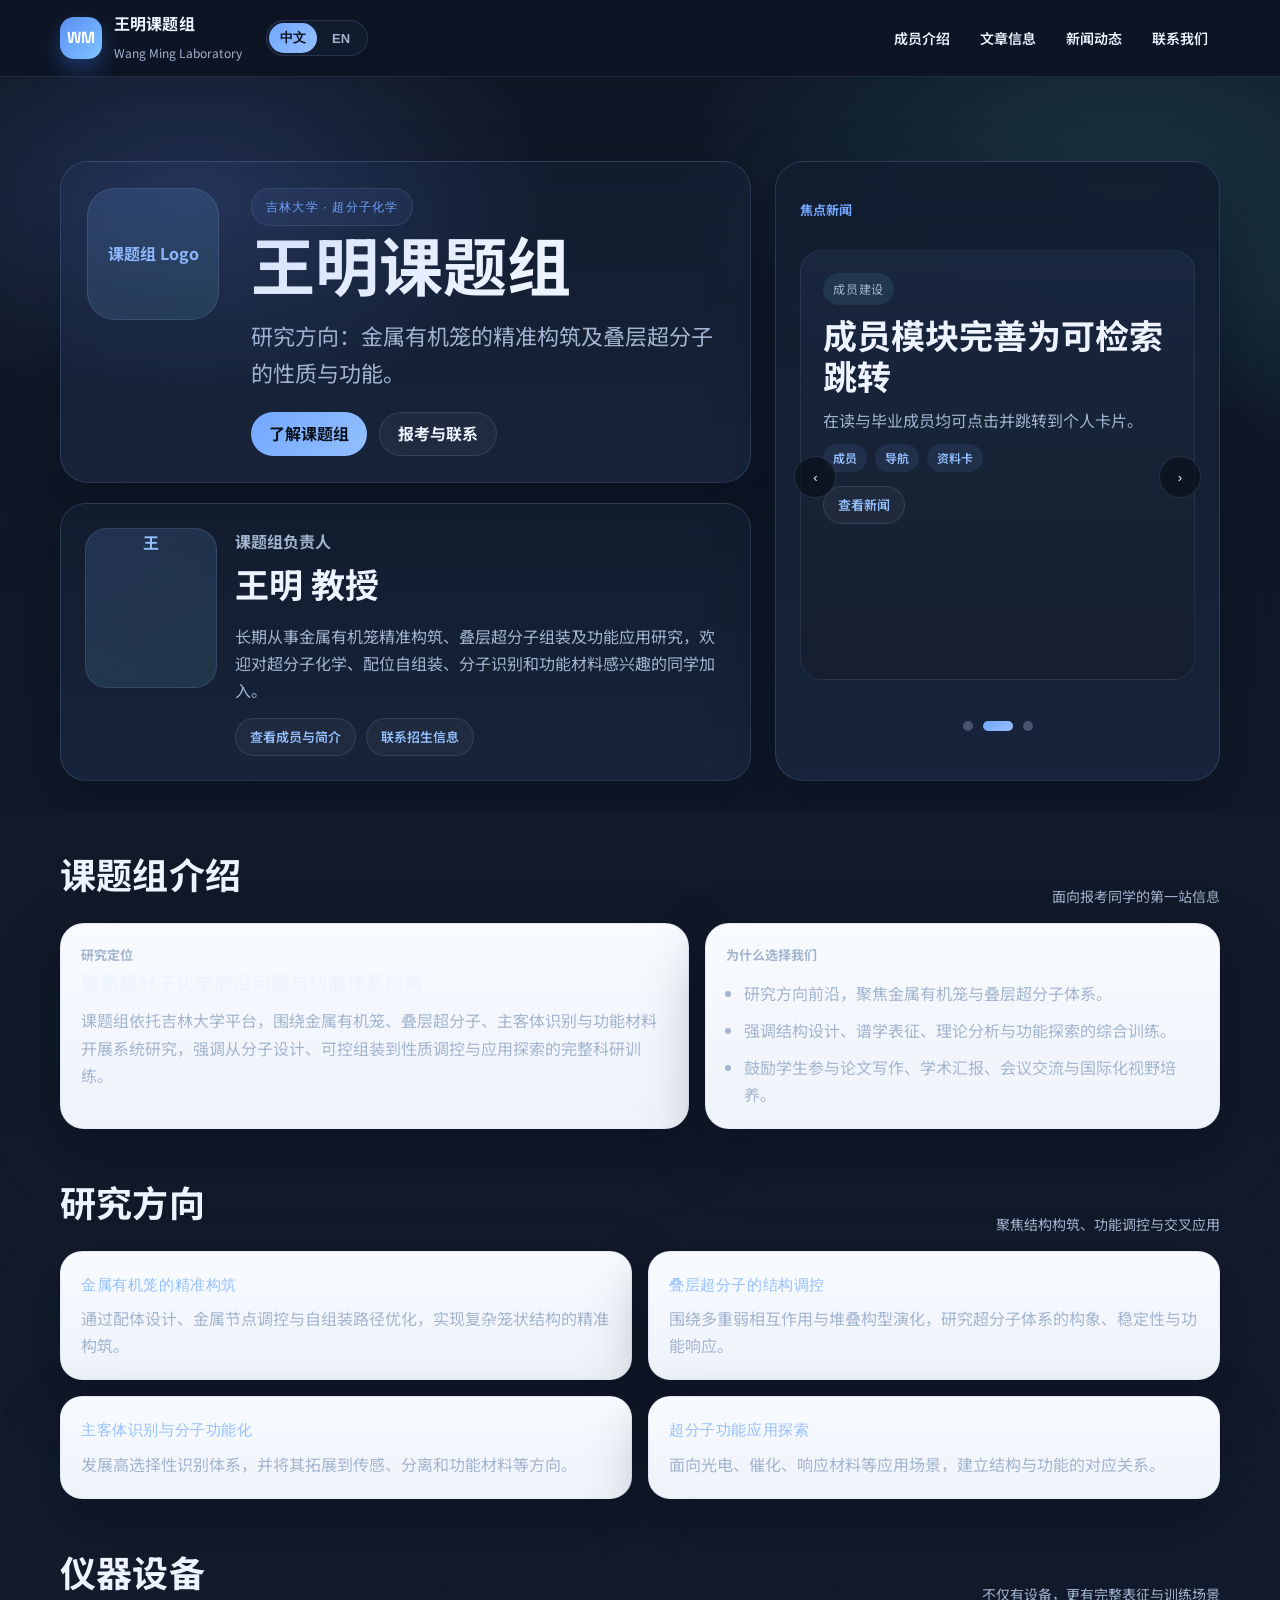
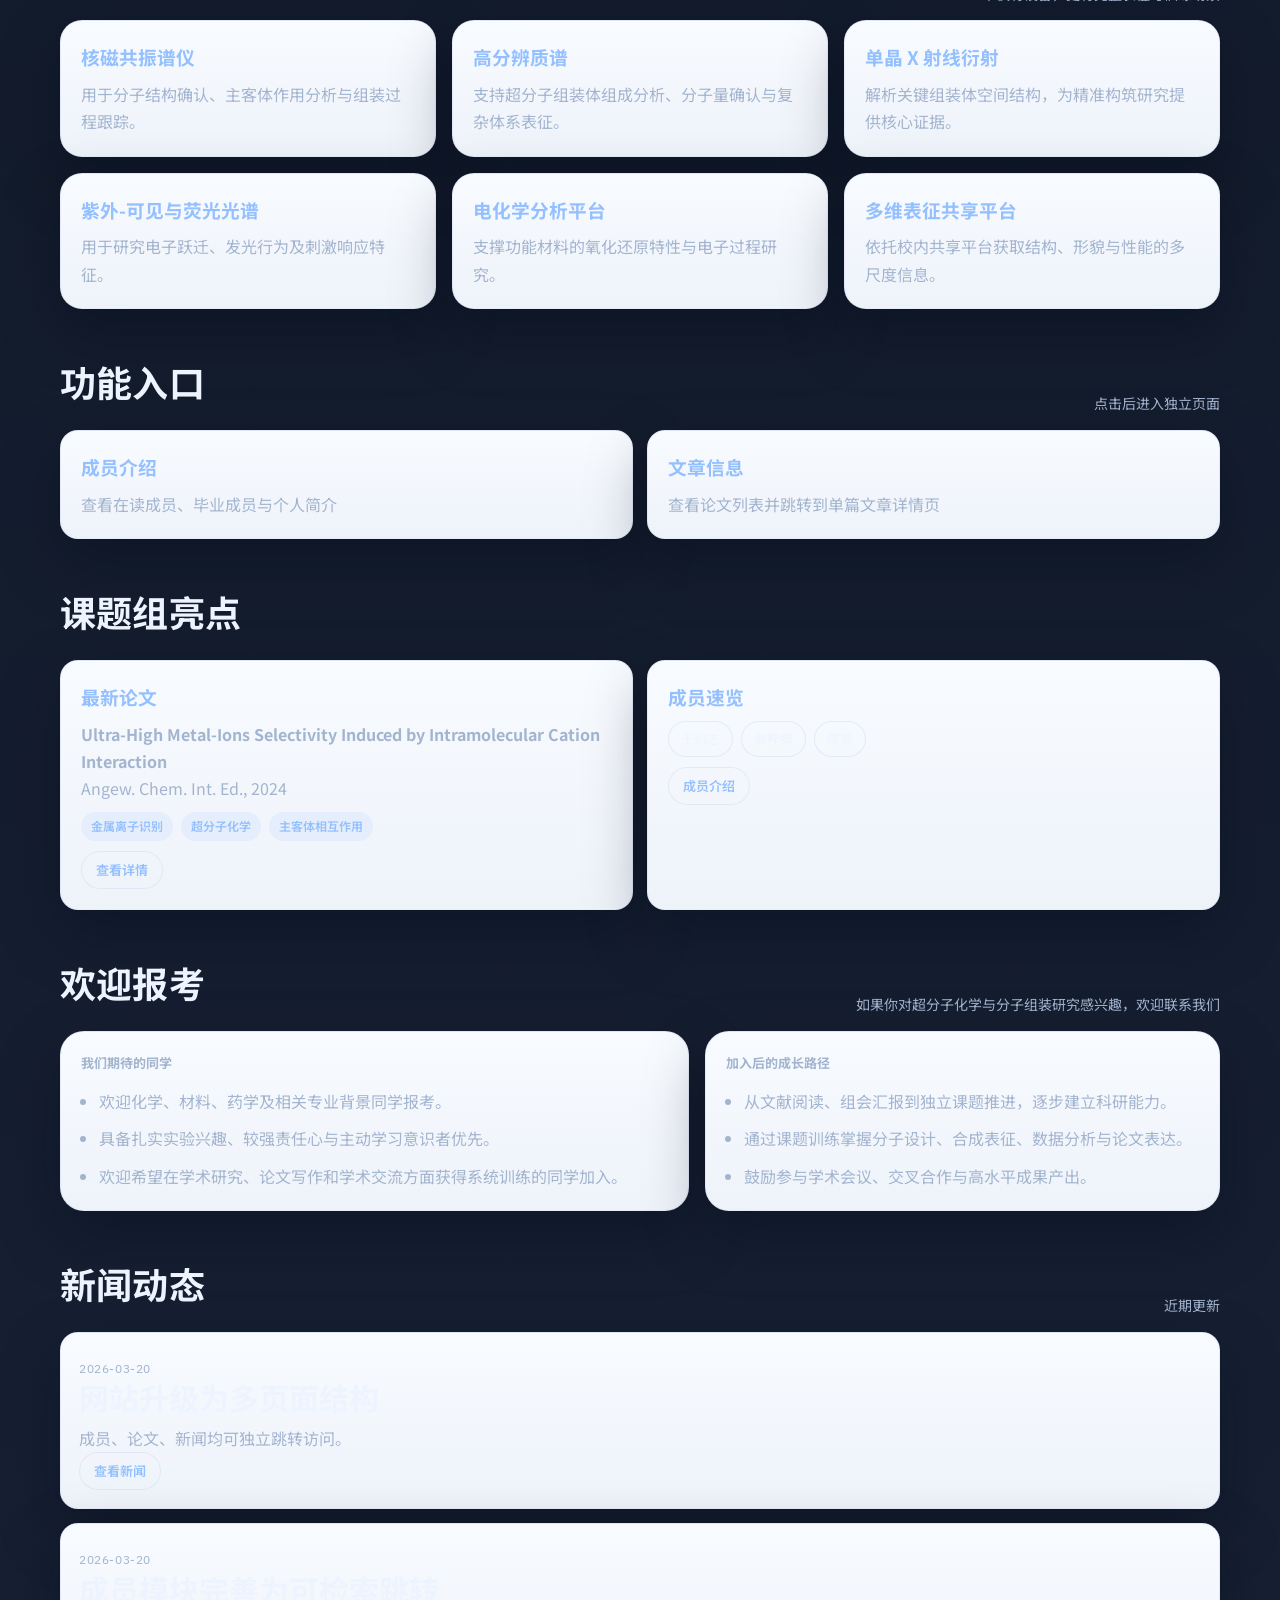
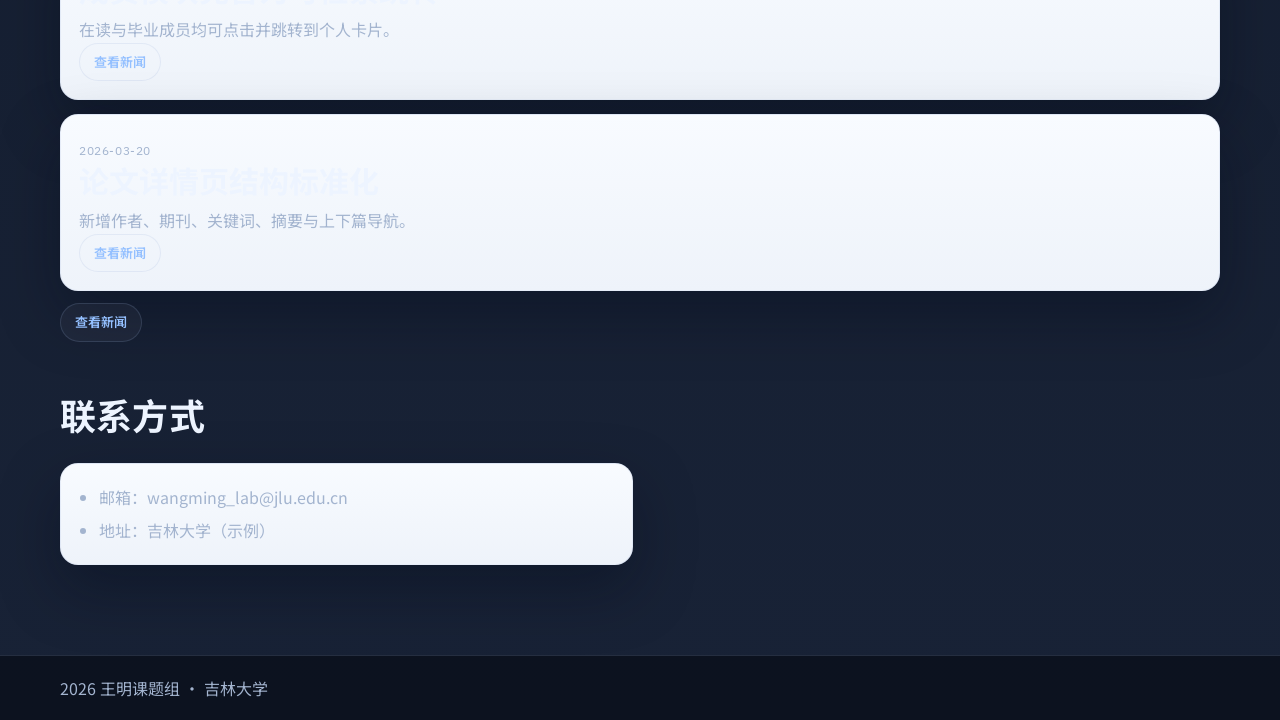
==== commit e70680ef: "Add files via upload" ====
--- a/index.html
+++ b/index.html
@@ -53,6 +53,10 @@
                 <p class="hero-desc" data-i18n="heroDesc">
                   研究方向：金属有机笼的精准构筑及叠层超分子的性质与功能。
                 </p>
+                <div class="hero-actions">
+                  <a class="hero-btn hero-btn-primary" href="#lab-intro" data-i18n="heroBtnAbout">了解课题组</a>
+                  <a class="hero-btn hero-btn-secondary" href="#join-us" data-i18n="heroBtnJoin">报考与联系</a>
+                </div>
               </div>
             </div>
 
@@ -65,7 +69,10 @@
                 <p class="pi-kicker" data-i18n="piTitle">课题组负责人</p>
                 <h2 data-i18n="piName">王明 教授</h2>
                 <p data-i18n="piDesc">长期从事金属有机笼精准构筑、叠层超分子组装及功能应用研究，欢迎对超分子化学、配位自组装、分子识别和功能材料感兴趣的同学加入。</p>
-                <a class="output-source-btn" href="./members.html" data-i18n="piBtn">查看成员与简介</a>
+                <div class="paper-actions">
+                  <a class="output-source-btn" href="./members.html" data-i18n="piBtn">查看成员与简介</a>
+                  <a class="output-source-btn" href="#join-us" data-i18n="piRecruitBtn">联系招生信息</a>
+                </div>
               </div>
             </article>
           </section>
@@ -84,6 +91,43 @@
         </div>
       </section>
 
+      <section id="lab-intro" class="section container">
+        <div class="section-head">
+          <h2 data-i18n="introTitle">课题组介绍</h2>
+          <p data-i18n="introSub">面向报考同学的第一站信息</p>
+        </div>
+        <div class="intro-layout">
+          <article class="card intro-card">
+            <p class="search-label" data-i18n="introLabel">研究定位</p>
+            <h3 data-i18n="introHeadline">聚焦超分子化学前沿问题与功能体系构筑</h3>
+            <p data-i18n="introBody">
+              课题组依托吉林大学平台，围绕金属有机笼、叠层超分子、主客体识别与功能材料开展系统研究，
+              强调从分子设计、可控组装到性质调控与应用探索的完整科研训练。
+            </p>
+          </article>
+          <article class="card recruitment-card">
+            <p class="search-label" data-i18n="whyJoinTitle">为什么选择我们</p>
+            <ul id="whyJoinList" class="feature-list"></ul>
+          </article>
+        </div>
+      </section>
+
+      <section id="research-directions" class="section container">
+        <div class="section-head">
+          <h2 data-i18n="researchTitle">研究方向</h2>
+          <p data-i18n="researchSub">聚焦结构构筑、功能调控与交叉应用</p>
+        </div>
+        <div id="researchGrid" class="research-grid"></div>
+      </section>
+
+      <section id="equipment" class="section container">
+        <div class="section-head">
+          <h2 data-i18n="equipmentTitle">仪器设备</h2>
+          <p data-i18n="equipmentSub">不仅有设备，更有完整表征与训练场景</p>
+        </div>
+        <div id="equipmentGrid" class="equipment-grid"></div>
+      </section>
+
       <section class="section container">
         <div class="section-head">
           <h2 data-i18n="entryTitle">功能入口</h2>
@@ -117,6 +161,23 @@
         </div>
       </section>
 
+      <section id="join-us" class="section container">
+        <div class="section-head">
+          <h2 data-i18n="joinTitle">欢迎报考</h2>
+          <p data-i18n="joinSub">如果你对超分子化学与分子组装研究感兴趣，欢迎联系我们</p>
+        </div>
+        <div class="join-grid">
+          <article class="card join-card">
+            <p class="search-label" data-i18n="joinCardTitle">我们期待的同学</p>
+            <ul id="joinTargetList" class="feature-list"></ul>
+          </article>
+          <article class="card join-card">
+            <p class="search-label" data-i18n="joinProcessTitle">加入后的成长路径</p>
+            <ul id="joinProcessList" class="feature-list"></ul>
+          </article>
+        </div>
+      </section>
+
       <section id="news" class="section container">
         <div class="section-head">
           <h2 data-i18n="newsTitle">新闻动态</h2>
--- a/styles.css
+++ b/styles.css
@@ -1,18 +1,18 @@
 ﻿@import url('https://fonts.googleapis.com/css2?family=IBM+Plex+Sans:wght@400;500;600;700&family=Noto+Sans+SC:wght@400;500;700&family=Space+Grotesk:wght@500;700&display=swap');
 
 :root {
-  --bg: #e7edf6;
-  --bg-alt: #dfe7f2;
-  --surface: #f5f8fd;
-  --surface-soft: #eef3fa;
-  --text: #142033;
-  --muted: #5d6b82;
-  --line: #cad6e7;
-  --primary: #0f4d86;
-  --primary-2: #2b6cb0;
-  --accent: #0b8c8c;
+  --bg: #0f1725;
+  --bg-alt: #182236;
+  --surface: #111b2e;
+  --surface-soft: #19253a;
+  --text: #edf4ff;
+  --muted: #a3b4cf;
+  --line: rgba(148, 173, 214, 0.18);
+  --primary: #72a7ff;
+  --primary-2: #94c0ff;
+  --accent: #70d6d1;
   --radius: 18px;
-  --shadow: 0 18px 42px rgba(21, 39, 69, 0.1);
+  --shadow: 0 24px 60px rgba(2, 8, 23, 0.34);
 }
 
 * { box-sizing: border-box; }
@@ -24,8 +24,8 @@
   font-family: "Noto Sans SC", "IBM Plex Sans", sans-serif;
   color: var(--text);
   background:
-    radial-gradient(900px 500px at -12% -10%, rgba(164, 184, 214, 0.45) 0%, transparent 60%),
-    radial-gradient(650px 360px at 120% 8%, rgba(165, 196, 209, 0.36) 0%, transparent 55%),
+    radial-gradient(900px 500px at -12% -10%, rgba(56, 89, 151, 0.4) 0%, transparent 60%),
+    radial-gradient(650px 360px at 120% 8%, rgba(43, 124, 131, 0.22) 0%, transparent 55%),
     linear-gradient(180deg, var(--bg) 0%, var(--bg-alt) 100%);
   line-height: 1.7;
 }
@@ -40,8 +40,8 @@
   top: 0;
   z-index: 30;
   backdrop-filter: blur(14px);
-  background: rgba(232, 238, 247, 0.84);
-  border-bottom: 1px solid rgba(202, 214, 231, 0.95);
+  background: rgba(14, 22, 37, 0.84);
+  border-bottom: 1px solid rgba(148, 173, 214, 0.14);
 }
 
 .nav {
@@ -69,8 +69,8 @@
   color: #fff;
   font-family: "Space Grotesk", sans-serif;
   font-weight: 700;
-  background: linear-gradient(135deg, var(--primary), var(--primary-2));
-  box-shadow: 0 10px 20px rgba(15, 77, 168, 0.34);
+  background: linear-gradient(135deg, #5b8df6, #7ec5ff);
+  box-shadow: 0 10px 20px rgba(64, 120, 235, 0.34);
 }
 
 .brand strong {
@@ -80,10 +80,7 @@
   letter-spacing: 0.15px;
 }
 
-.brand small {
-  color: var(--muted);
-  font-size: 12px;
-}
+.brand small { color: var(--muted); font-size: 12px; }
 
 .nav-links {
   list-style: none;
@@ -105,7 +102,7 @@
 
 .nav-links a:hover {
   color: var(--primary);
-  background: rgba(15, 77, 168, 0.08);
+  background: rgba(114, 167, 255, 0.08);
 }
 
 .nav-links-static { margin-left: auto; }
@@ -119,7 +116,7 @@
   border-radius: 999px;
   background: var(--surface);
   padding: 2px;
-  box-shadow: 0 8px 20px rgba(12, 46, 99, 0.1);
+  box-shadow: 0 8px 20px rgba(2, 8, 23, 0.26);
 }
 
 .lang-btn {
@@ -135,7 +132,7 @@
 }
 
 .lang-btn.active {
-  color: #fff;
+  color: #08101d;
   background: linear-gradient(135deg, var(--primary), var(--primary-2));
 }
 
@@ -145,6 +142,95 @@
 
 .hero {
   padding: 84px 0 30px;
+}
+
+.hero-shell {
+  position: relative;
+  overflow: hidden;
+}
+
+.hero-shell::before {
+  content: "";
+  position: absolute;
+  inset: 0;
+  background:
+    radial-gradient(520px 300px at 15% 16%, rgba(98, 135, 233, 0.22), transparent 70%),
+    radial-gradient(620px 360px at 88% 14%, rgba(74, 201, 211, 0.16), transparent 72%);
+  pointer-events: none;
+}
+
+.hero-enhanced {
+  display: grid;
+  gap: 24px;
+  grid-template-columns: minmax(0, 1.4fr) minmax(360px, 0.9fr);
+  align-items: stretch;
+}
+
+.hero-main {
+  display: grid;
+  gap: 20px;
+}
+
+.lab-mark,
+.pi-card,
+.hero-carousel,
+.intro-card,
+.recruitment-card,
+.research-card,
+.equipment-card,
+.join-card {
+  background: linear-gradient(180deg, rgba(18, 29, 48, 0.92), rgba(24, 37, 60, 0.94));
+  border: 1px solid var(--line);
+  box-shadow: var(--shadow);
+}
+
+.lab-mark {
+  display: grid;
+  gap: 24px;
+  grid-template-columns: 140px minmax(0, 1fr);
+  padding: 26px;
+  border-radius: 28px;
+}
+
+.lab-logo-wrap {
+  width: 132px;
+  height: 132px;
+  border-radius: 28px;
+  display: grid;
+  place-items: center;
+  background: linear-gradient(145deg, rgba(114, 167, 255, 0.16), rgba(112, 214, 209, 0.12));
+  border: 1px solid rgba(148, 173, 214, 0.18);
+}
+
+.lab-logo,
+.pi-photo {
+  width: 100%;
+  height: 100%;
+  object-fit: cover;
+}
+
+.lab-logo {
+  max-width: 84px;
+  max-height: 84px;
+}
+
+.lab-logo-fallback,
+.pi-photo-fallback {
+  display: none;
+  place-items: center;
+  color: var(--primary-2);
+  font-weight: 700;
+  text-align: center;
+}
+
+.hero-tag {
+  display: inline-flex;
+  align-items: center;
+  width: fit-content;
+  padding: 8px 14px;
+  border-radius: 999px;
+  border: 1px solid rgba(148, 173, 214, 0.16);
+  background: rgba(114, 167, 255, 0.08);
 }
 
 .hero-tag {
@@ -167,6 +253,177 @@
   max-width: 780px;
   font-size: clamp(16px, 2.2vw, 22px);
   color: var(--muted);
+}
+
+.hero-actions {
+  display: flex;
+  flex-wrap: wrap;
+  gap: 12px;
+  margin-top: 20px;
+}
+
+.hero-btn {
+  display: inline-flex;
+  align-items: center;
+  justify-content: center;
+  min-height: 44px;
+  padding: 0 18px;
+  border-radius: 999px;
+  text-decoration: none;
+  font-weight: 700;
+  transition: transform .2s ease, border-color .2s ease;
+}
+
+.hero-btn:hover { transform: translateY(-1px); }
+
+.hero-btn-primary {
+  color: #08101d;
+  background: linear-gradient(135deg, var(--primary), var(--primary-2));
+}
+
+.hero-btn-secondary {
+  color: var(--text);
+  border: 1px solid var(--line);
+  background: rgba(255, 255, 255, 0.04);
+}
+
+.pi-card {
+  display: grid;
+  gap: 18px;
+  grid-template-columns: 132px minmax(0, 1fr);
+  padding: 24px;
+  border-radius: 26px;
+}
+
+.pi-photo-wrap {
+  width: 132px;
+  height: 160px;
+  overflow: hidden;
+  border-radius: 22px;
+  border: 1px solid rgba(148, 173, 214, 0.18);
+  background: linear-gradient(145deg, rgba(114, 167, 255, 0.16), rgba(112, 214, 209, 0.12));
+}
+
+.pi-kicker {
+  margin: 0 0 8px;
+  color: var(--accent);
+  font-weight: 700;
+}
+
+.pi-content h2 {
+  margin: 0 0 10px;
+  font-size: clamp(24px, 3.2vw, 34px);
+}
+
+.pi-content p {
+  margin: 0;
+  color: var(--muted);
+}
+
+.hero-carousel {
+  position: relative;
+  display: grid;
+  gap: 16px;
+  padding: 24px;
+  border-radius: 28px;
+  min-height: 100%;
+}
+
+.carousel-head {
+  display: flex;
+  align-items: center;
+  justify-content: space-between;
+}
+
+.carousel-frame {
+  position: relative;
+  min-height: 100%;
+}
+
+.carousel-slides {
+  position: relative;
+  min-height: 430px;
+}
+
+.carousel-slide {
+  position: absolute;
+  inset: 0;
+  padding: 22px;
+  border-radius: 22px;
+  border: 1px solid rgba(148, 173, 214, 0.12);
+  background:
+    linear-gradient(180deg, rgba(113, 167, 255, 0.1), rgba(255, 255, 255, 0.02)),
+    rgba(10, 17, 29, 0.44);
+  opacity: 0;
+  transform: translateX(16px);
+  pointer-events: none;
+  transition: opacity .35s ease, transform .35s ease;
+}
+
+.carousel-slide.active {
+  opacity: 1;
+  transform: translateX(0);
+  pointer-events: auto;
+}
+
+.carousel-slide h3 {
+  margin: 10px 0 10px;
+  font-size: clamp(24px, 2.8vw, 34px);
+  line-height: 1.2;
+}
+
+.carousel-slide p {
+  margin: 0;
+  color: var(--muted);
+}
+
+.carousel-accent {
+  display: inline-flex;
+  width: fit-content;
+  padding: 6px 10px;
+  border-radius: 999px;
+  background: rgba(112, 214, 209, 0.1);
+  color: var(--accent);
+  font-size: 12px;
+  letter-spacing: .6px;
+}
+
+.carousel-arrow {
+  position: absolute;
+  top: 50%;
+  z-index: 2;
+  width: 42px;
+  height: 42px;
+  border-radius: 999px;
+  border: 1px solid rgba(148, 173, 214, 0.18);
+  background: rgba(9, 14, 24, 0.66);
+  color: var(--text);
+  cursor: pointer;
+  transform: translateY(-50%);
+}
+
+.carousel-arrow-left { left: -6px; }
+.carousel-arrow-right { right: -6px; }
+
+.carousel-dots {
+  display: flex;
+  justify-content: center;
+  gap: 10px;
+}
+
+.carousel-dot {
+  width: 10px;
+  height: 10px;
+  padding: 0;
+  border: 0;
+  border-radius: 999px;
+  background: rgba(163, 180, 207, 0.34);
+  cursor: pointer;
+}
+
+.carousel-dot.active {
+  width: 30px;
+  background: linear-gradient(135deg, var(--primary), var(--primary-2));
 }
 
 .section { padding: 36px 0 10px; }
@@ -223,12 +480,66 @@
   box-shadow: 0 24px 52px rgba(12, 46, 99, 0.17);
 }
 
-.entry-card h3 { margin: 0 0 8px; color: var(--primary); }
+.entry-card h3 { margin: 0 0 8px; color: var(--primary-2); }
 .entry-card p { margin: 0; color: var(--muted); }
 
 .card { padding: 20px; }
 .card h3 { margin: 0 0 10px; }
 .card p { margin: 0; color: var(--muted); }
+
+.intro-layout,
+.join-grid {
+  display: grid;
+  gap: 16px;
+  grid-template-columns: 1.1fr .9fr;
+}
+
+.intro-card,
+.recruitment-card,
+.join-card {
+  border-radius: 24px;
+}
+
+.intro-headline,
+.intro-card h3 { color: var(--text); }
+
+.feature-list {
+  margin: 14px 0 0;
+  padding-left: 18px;
+  color: var(--muted);
+}
+
+.feature-list li + li { margin-top: 10px; }
+
+.research-grid,
+.equipment-grid {
+  display: grid;
+  gap: 16px;
+}
+
+.research-grid {
+  grid-template-columns: repeat(2, minmax(0, 1fr));
+}
+
+.equipment-grid {
+  grid-template-columns: repeat(3, minmax(0, 1fr));
+}
+
+.research-card,
+.equipment-card {
+  border-radius: 22px;
+}
+
+.research-card .meta {
+  color: var(--primary-2);
+  font-size: 15px;
+  margin-bottom: 8px;
+}
+
+.equipment-card h3 {
+  margin: 0 0 8px;
+  color: var(--primary-2);
+}
 
 .members-wrap,
 .outputs-list,
@@ -249,7 +560,7 @@
   text-decoration: none;
   border: 1px solid var(--line);
   color: var(--text);
-  background: #fff;
+  background: rgba(255, 255, 255, 0.04);
   border-radius: 999px;
   padding: 6px 12px;
   font-size: 13px;
@@ -286,7 +597,7 @@
   font-weight: 700;
   color: var(--primary);
   border: 1px solid var(--line);
-  background: linear-gradient(145deg, #eaf2ff, #f8fbff);
+  background: linear-gradient(145deg, rgba(114, 167, 255, 0.18), rgba(255, 255, 255, 0.04));
 }
 
 .member-card strong,
@@ -331,8 +642,8 @@
   border: 1px solid var(--line);
   border-radius: 999px;
   padding: 7px 14px;
-  color: var(--primary);
-  background: #fff;
+  color: var(--primary-2);
+  background: rgba(255, 255, 255, 0.04);
   font-size: 13px;
   font-weight: 600;
 }
@@ -350,7 +661,7 @@
   padding: 16px;
   border: 1px solid var(--line);
   border-radius: var(--radius);
-  background: linear-gradient(180deg, rgba(248, 251, 255, 0.92), rgba(236, 242, 250, 0.92));
+  background: linear-gradient(180deg, rgba(18, 29, 48, 0.92), rgba(24, 37, 60, 0.94));
   box-shadow: var(--shadow);
 }
 
@@ -371,7 +682,7 @@
   padding: 12px 14px;
   border: 1px solid var(--line);
   border-radius: 14px;
-  background: rgba(255, 255, 255, 0.7);
+  background: rgba(255, 255, 255, 0.05);
   color: var(--text);
   font: inherit;
   outline: none;
@@ -390,7 +701,7 @@
 
 .tag-pill {
   border: 1px solid var(--line);
-  background: rgba(255, 255, 255, 0.78);
+  background: rgba(255, 255, 255, 0.04);
   color: var(--text);
   border-radius: 999px;
   padding: 7px 12px;
@@ -399,7 +710,7 @@
 }
 
 .tag-pill.active {
-  color: #fff;
+  color: #08101d;
   border-color: transparent;
   background: linear-gradient(135deg, var(--primary), var(--primary-2));
 }
@@ -416,8 +727,8 @@
   align-items: center;
   padding: 4px 10px;
   border-radius: 999px;
-  background: rgba(15, 77, 134, 0.08);
-  color: var(--primary);
+  background: rgba(114, 167, 255, 0.1);
+  color: var(--primary-2);
   font-size: 12px;
   font-weight: 600;
 }
@@ -427,7 +738,7 @@
   border: 1px dashed var(--line);
   border-radius: var(--radius);
   color: var(--muted);
-  background: rgba(248, 251, 255, 0.66);
+  background: rgba(255, 255, 255, 0.03);
 }
 
 .contact-grid ul { margin: 0; padding-left: 18px; color: var(--muted); }
@@ -436,7 +747,7 @@
 .site-footer {
   margin-top: 36px;
   border-top: 1px solid var(--line);
-  background: #f3f7fe;
+  background: rgba(9, 14, 24, 0.76);
 }
 
 .footer-inner {
@@ -449,8 +760,16 @@
 .footer-inner p { margin: 0; color: var(--muted); }
 
 @media (max-width: 1020px) {
+  .hero-enhanced,
+  .intro-layout,
+  .join-grid,
+  .equipment-grid,
+  .research-grid { grid-template-columns: 1fr; }
+
   .member-grid { grid-template-columns: repeat(2, minmax(0, 1fr)); }
   .member-profile-grid { grid-template-columns: repeat(2, minmax(0, 1fr)); }
+
+  .carousel-slides { min-height: 340px; }
 }
 
 @media (max-width: 860px) {
@@ -478,6 +797,17 @@
     flex-direction: column;
     align-items: flex-start;
   }
+
+  .lab-mark,
+  .pi-card { grid-template-columns: 1fr; }
+
+  .lab-logo-wrap,
+  .pi-photo-wrap {
+    width: 100px;
+    height: 100px;
+  }
+
+  .pi-photo-wrap { height: 120px; }
 }
 
 @media (max-width: 640px) {
@@ -485,4 +815,9 @@
   .member-grid,
   .member-profile-grid { grid-template-columns: 1fr; }
   .lang-btn { min-width: 44px; padding: 6px 8px; }
-}
+  .carousel-arrow { display: none; }
+  .lab-mark,
+  .pi-card,
+  .hero-carousel { padding: 18px; }
+  .carousel-slides { min-height: 380px; }
+}
